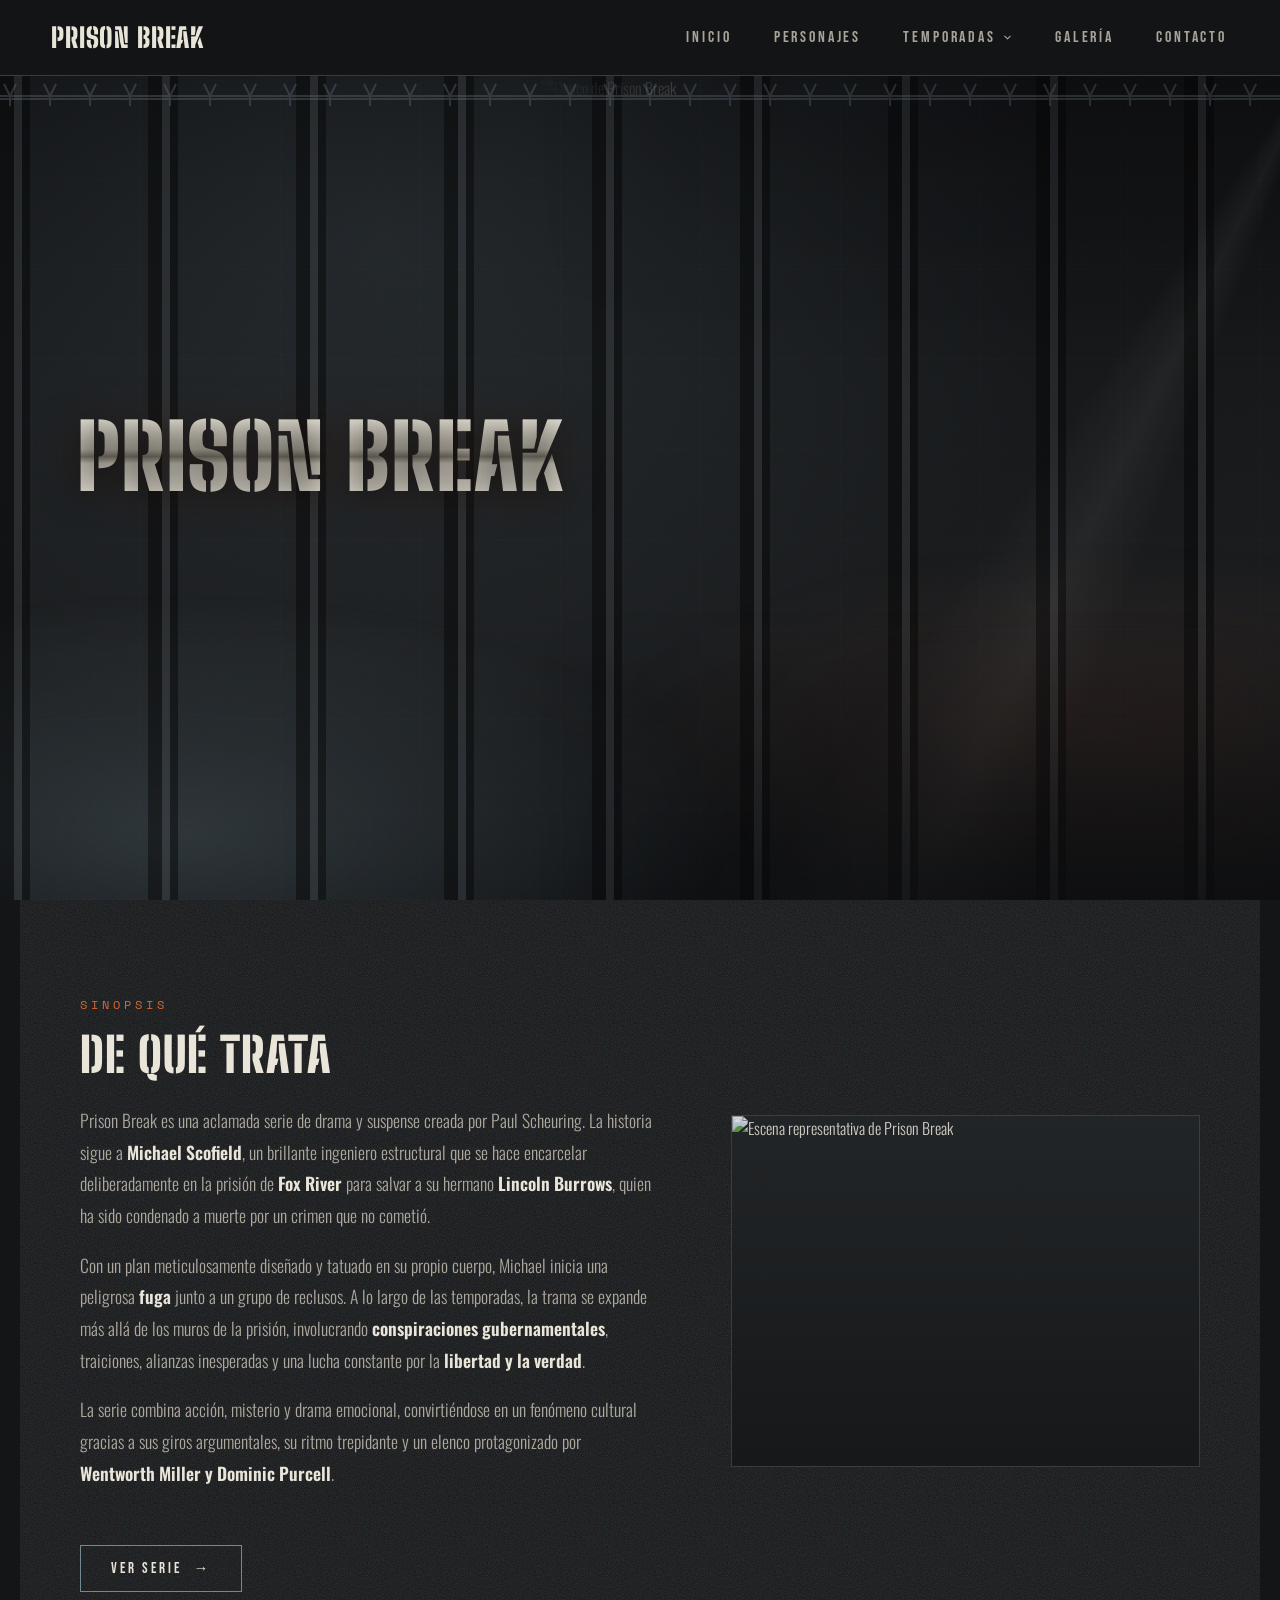
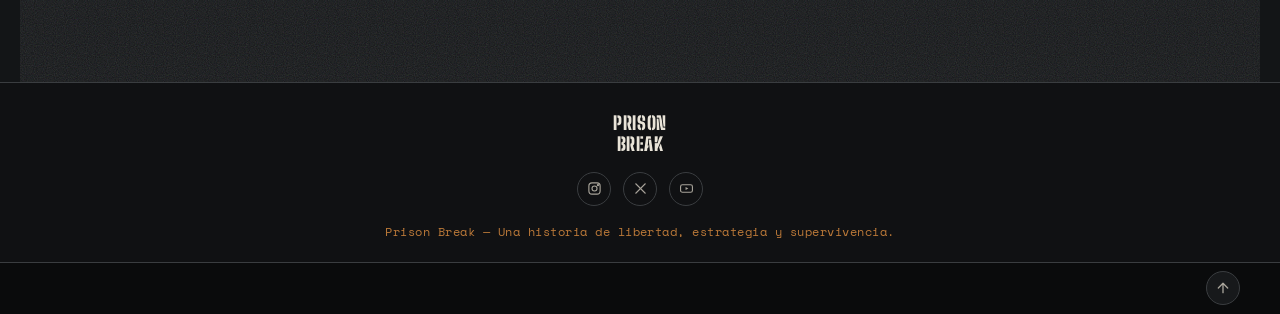
==== index.html @ b62b6bcb "Rename prision.html to index.html" ====
<!DOCTYPE html>
<html lang="es">
<head>
<meta charset="UTF-8">
<meta name="viewport" content="width=device-width, initial-scale=1.0">
<title>PRISON BREAK — Fox River Design Concept</title>
<link rel="preconnect" href="https://fonts.googleapis.com">
<link rel="preconnect" href="https://fonts.gstatic.com" crossorigin>
<link href="https://fonts.googleapis.com/css2?family=Big+Shoulders+Stencil+Display:wght@700;900&family=Bebas+Neue&family=Oswald:wght@300;400;500;600&family=Space+Mono:wght@400;700&display=swap" rel="stylesheet">
<link rel="stylesheet" href="style.css">
</head>
<body>

<header>
  <a href="#" class="home-btn" data-view="inicio" aria-label="Prison Break — Inicio">
    <span class="home-logo">PRISON BREAK</span>
  </a>
  <nav class="primary-nav">
    <ul>
      <li><a href="#" data-view="inicio" class="nav-link">Inicio</a></li>
      <li><a href="#" data-view="personajes" class="nav-link">Personajes</a></li>
      <li class="has-dropdown">
        <a href="#" data-view="temporadas" class="nav-link dropdown-trigger">
          Temporadas
          <svg class="chevron-icon" viewBox="0 0 24 24" fill="none" stroke="currentColor" stroke-width="2.4" stroke-linecap="round" stroke-linejoin="round"><polyline points="6 9 12 15 18 9"/></svg>
        </a>
        <div class="season-dropdown-wrapper">
          <ul class="season-dropdown">
            <li><a href="#" data-season="1"><span class="drop-num">01</span> El Plan</a></li>
            <li><a href="#" data-season="2"><span class="drop-num">02</span> La Fuga</a></li>
            <li><a href="#" data-season="3"><span class="drop-num">03</span> Sona</a></li>
            <li><a href="#" data-season="4"><span class="drop-num">04</span> La Compañía</a></li>
            <li><a href="#" data-season="5"><span class="drop-num">05</span> La Resurrección</a></li>
          </ul>
        </div>
      </li>
      <li><a href="#" data-view="galeria" class="nav-link">Galería</a></li>
      <li><a href="#" data-view="contacto" class="nav-link">Contacto</a></li>
    </ul>
  </nav>
</header>

<main class="view-port">

  <!-- ================= VISTA: INICIO ================= -->
  <div class="view active" id="view-inicio">

    <section class="hero">
      <div class="hero-concrete"></div>
      <div class="hero-fog"></div>
      <div class="searchlight"></div>
      <div class="cell-bars"></div>
      <div class="barbed-strip"></div>
      <div class="grain"></div>

      <div class="hero-cast">
        <img src="imagenes/footer-PB.webp" alt="Elenco de Prison Break" loading="lazy">
      </div>

      <!-- Título en una sola línea, sin el efecto de stroke/rayado que tenía antes -->
      <div class="hero-content">
        <h1>PRISON BREAK</h1>
      </div>
    </section>

    <!-- ============ SECCIÓN: RESUMEN DE LA SERIE ============ -->
    <section class="resumen-series reveal" id="resumen">
      <div class="grain"></div>
      <div class="resumen-text">
        <span class="eyebrow">Sinopsis</span>
        <h2>DE QUÉ TRATA</h2>
        <p>Prison Break es una aclamada serie de drama y suspense creada por Paul Scheuring. La historia sigue a <strong>Michael Scofield</strong>, un brillante ingeniero estructural que se hace encarcelar deliberadamente en la prisión de <strong>Fox River</strong> para salvar a su hermano <strong>Lincoln Burrows</strong>, quien ha sido condenado a muerte por un crimen que no cometió.</p>
        <p>Con un plan meticulosamente diseñado y tatuado en su propio cuerpo, Michael inicia una peligrosa <strong>fuga</strong> junto a un grupo de reclusos. A lo largo de las temporadas, la trama se expande más allá de los muros de la prisión, involucrando <strong>conspiraciones gubernamentales</strong>, traiciones, alianzas inesperadas y una lucha constante por la <strong>libertad y la verdad</strong>.</p>
        <p>La serie combina acción, misterio y drama emocional, convirtiéndose en un fenómeno cultural gracias a sus giros argumentales, su ritmo trepidante y un elenco protagonizado por <strong>Wentworth Miller y Dominic Purcell</strong>.</p>
        <a href="https://www.disneyplus.com/es-ar/browse/entity-d1d023da-ebb7-474c-b858-c4890e2d5757" target="_blank" rel="noopener noreferrer" class="hero-cta"><span>VER SERIE</span><span class="arrow">→</span></a>
      </div>
      <div class="resumen-image">
        <!-- 📌 PLACEHOLDER: reutilizando la foto del elenco. Cambiá el src por la imagen que prefieras. -->
        <img src="imagenes/footer-PB.webp" alt="Escena representativa de Prison Break" loading="lazy">
      </div>
    </section>

  </div>

  <!-- ================= VISTA: PERSONAJES ================= -->
  <div class="view" id="view-personajes">
    <section class="dark-industrial" id="personajes">
      <div class="grain"></div>
      <div class="section-head reveal">
        <span class="eyebrow">Ficha de ingreso</span>
        <h2>PERSONAJES</h2>
        <p>Ocho nombres, ocho expedientes. Cada uno con algo que perder y una razón para arriesgarlo todo dentro de los muros de Fox River.</p>
      </div>

      <div class="char-track">

        <article class="char-card">
          <div class="char-photo">
            <span class="char-code">FR—04-2005</span>
            <img src="imagenes/mc.jpg" alt="Michael Scofield" loading="lazy">
            <div class="char-bars"></div>
          </div>
          <div class="char-body">
            <h3>Michael Scofield</h3>
            <p>Ingeniero estructural de mente fría y precisión quirúrgica. Diseñó su propia condena para poder diseñar, después, la fuga.</p>
            <span class="tag">Arquitecto del plan</span>
          </div>
        </article>

        <article class="char-card">
          <div class="char-photo">
            <span class="char-code">FR—01-2001</span>
            <img src="imagenes/lb.jpg" alt="Lincoln Burrows" loading="lazy">
            <div class="char-bars"></div>
          </div>
          <div class="char-body">
            <h3>Lincoln Burrows</h3>
            <p>Condenado a la silla eléctrica por un asesinato que jura no haber cometido. Su inocencia es el motor silencioso de todo el plan.</p>
            <span class="tag">Corredor de la muerte</span>
          </div>
        </article>

        <article class="char-card">
          <div class="char-photo">
            <span class="char-code">MD—STAFF</span>
            <img src="imagenes/sw.jpg" alt="Sara Tancredi" loading="lazy">
            <div class="char-bars"></div>
          </div>
          <div class="char-body">
            <h3>Sara Tancredi</h3>
            <p>Médica de la prisión, atrapada entre el juramento profesional y una conciencia que no puede mirar hacia otro lado.</p>
            <span class="tag">Médica de Fox River</span>
          </div>
        </article>

        <article class="char-card">
          <div class="char-photo">
            <span class="char-code">FR—18-2004</span>
            <img src="imagenes/fc.jpg" alt="Fernando Sucre" loading="lazy">
            <div class="char-bars"></div>
          </div>
          <div class="char-body">
            <h3>Fernando Sucre</h3>
            <p>Compañero de celda de Michael, leal hasta el final. Cuenta los días que lo separan de la mujer que ama.</p>
            <span class="tag">Compañero de celda</span>
          </div>
        </article>

        <article class="char-card">
          <div class="char-photo">
            <span class="char-code">FR—27-1998</span>
            <img src="imagenes/tb.jpg" alt="Theodore Bagwell" loading="lazy">
            <div class="char-bars"></div>
          </div>
          <div class="char-body">
            <h3>Theodore "T-Bag" Bagwell</h3>
            <p>Carisma venenoso y ninguna regla que respetar. El elemento más impredecible de todo el bloque.</p>
            <span class="tag">Convicto peligroso</span>
          </div>
        </article>

        <article class="char-card">
          <div class="char-photo">
            <span class="char-code">EXT—LEGAL</span>
            <img src="imagenes/vd.webp" alt="Veronica Donovan" loading="lazy">
            <div class="char-bars"></div>
          </div>
          <div class="char-body">
            <h3>Veronica Donovan</h3>
            <p>Abogada y antiguo amor de Lincoln. Desde afuera, tira del hilo que podría desmontar toda la conspiración.</p>
            <span class="tag">Abogada</span>
          </div>
        </article>

        <article class="char-card">
          <div class="char-photo">
            <span class="char-code">FR—09-1996</span>
            <img src="imagenes/ja.webp" alt="John Abruzzi" loading="lazy">
            <div class="char-bars"></div>
          </div>
          <div class="char-body">
            <h3>John Abruzzi</h3>
            <p>Jefe mafioso con contactos que llegan más allá de los muros. Un aliado imprescindible y, a la vez, una amenaza constante.</p>
            <span class="tag">Capo mafioso</span>
          </div>
        </article>

        
        <article class="char-card">
          <div class="char-photo">
            <span class="char-code">FR—14-2003</span>
            <img src="imagenes/C-img.webp" alt="Benjamin Miles Franklin" loading="lazy">
            <div class="char-bars"></div>
          </div>
          <div class="char-body">
            <h3>Benjamin Miles "C-Note" Franklin</h3>
            <p>Descubre el secreto de Michael y se suma al grupo de fuga, decidido a volver con su familia cueste lo que cueste.</p>
            <span class="tag">Compañero de fuga</span>
          </div>
        </article>

      </div>
    </section>
  </div>

  <!-- ================= VISTA: TEMPORADAS ================= -->
  <div class="view" id="view-temporadas">
    <section class="dark-industrial" id="temporadas">
      <div class="grain"></div>

      <!-- Título fijo: no forma parte del bloque que cambia con cada temporada,
           así que queda visible sin importar cuál esté activa. -->
      <div class="section-head reveal">
        <span class="eyebrow">Bitácora de fuga</span>
        <h2>TEMPORADAS</h2>
        <p>Cinco actos, un objetivo. Elegí una temporada para ver su plano y su conflicto central.</p>
      </div>

      <div class="season-stage">

        <!-- Temporada 1 -->
        <div class="season-detail active" id="season-detail-1">
          <div class="season-visual">
            <!-- 📌 Imagen fija de la Temporada 1. Reemplazá el src cuando tengas el link definitivo -->
            <img src="https://imagenes.20minutos.es/files/image_640_auto/uploads/imagenes/2020/09/03/prison-break-2005-2017-7.jpeg" alt="Temporada 1 — El Plan" class="season-photo" loading="lazy">
            <div class="season-map">
              <svg viewBox="0 0 440 330" xmlns="http://www.w3.org/2000/svg">
                <rect x="1" y="1" width="438" height="328" fill="none" stroke="#728893" stroke-width="1" opacity=".5"/>
                <g stroke="#728893" stroke-width="1" opacity=".28">
                  <line x1="88" y1="0" x2="88" y2="330"/><line x1="176" y1="0" x2="176" y2="330"/>
                  <line x1="264" y1="0" x2="264" y2="330"/><line x1="352" y1="0" x2="352" y2="330"/>
                  <line x1="0" y1="82" x2="440" y2="82"/><line x1="0" y1="164" x2="440" y2="164"/>
                  <line x1="0" y1="246" x2="440" y2="246"/>
                </g>
                <rect x="70" y="60" width="95" height="95" fill="none" stroke="#728893" stroke-width="1.4"/>
                <rect x="185" y="60" width="95" height="60" fill="none" stroke="#728893" stroke-width="1.4"/>
                <path d="M165 120 L175 120 L175 90 L185 90" fill="none" stroke="#b3502a" stroke-width="1.6" stroke-dasharray="5 5"/>
                <circle cx="185" cy="90" r="10" fill="#131517" stroke="#b3502a" stroke-width="1.6"/>
              </svg>
            </div>
          </div>
          <div class="season-info">
            <span class="eyebrow">Temporada 1</span>
            <h2>EL PLAN</h2>
            <p class="season-body">Michael Scofield atraca un banco a plena luz del día con el único propósito de ser condenado y enviado a Fox River, la misma penitenciaría donde su hermano Lincoln espera su ejecución. Bajo la ropa lleva tatuada, línea por línea, la arquitectura completa del edificio: conductos de ventilación, cañerías, puntos ciegos de las cámaras y los horarios exactos de cada turno de guardia. Adentro deberá ganarse la confianza de compañeros de celda impredecibles, sortear a un alcaide que no se deja engañar fácilmente y encontrar la forma de avanzar la obra sin levantar sospechas, todo mientras el reloj de la ejecución de Lincoln sigue corriendo.</p>
            <hr class="season-divider">
            <p class="season-conflict"><strong>Conflicto central:</strong> construir la fuga antes de que se agote el tiempo de Lincoln.</p>
          </div>
        </div>

        <!-- Temporada 2 -->
        <div class="season-detail" id="season-detail-2">
          <div class="season-visual">
            <!-- 📌 Imagen fija de la Temporada 2. Reemplazá el src cuando tengas el link definitivo -->
            <img src="https://m.media-amazon.com/images/S/pv-target-images/e387f700598746006e85fab15ac17fe56ee7cd5b82edd397a70a7ac318f5e7a4.jpg" alt="Temporada 2 — La Fuga" class="season-photo" loading="lazy">
            <div class="season-map">
              <svg viewBox="0 0 440 330" xmlns="http://www.w3.org/2000/svg">
                <rect x="1" y="1" width="438" height="328" fill="none" stroke="#728893" stroke-width="1" opacity=".5"/>
                <g stroke="#728893" stroke-width="1" opacity=".28">
                  <line x1="88" y1="0" x2="88" y2="330"/><line x1="176" y1="0" x2="176" y2="330"/>
                  <line x1="264" y1="0" x2="264" y2="330"/><line x1="352" y1="0" x2="352" y2="330"/>
                  <line x1="0" y1="82" x2="440" y2="82"/><line x1="0" y1="164" x2="440" y2="164"/>
                  <line x1="0" y1="246" x2="440" y2="246"/>
                </g>
                <rect x="255" y="45" width="110" height="70" fill="none" stroke="#728893" stroke-width="1.4"/>
                <rect x="65" y="150" width="90" height="90" fill="none" stroke="#728893" stroke-width="1.4"/>
                <path d="M310 115 L310 195 L110 195 L110 150" fill="none" stroke="#b3502a" stroke-width="1.6" stroke-dasharray="5 5"/>
                <circle cx="110" cy="150" r="10" fill="#131517" stroke="#b3502a" stroke-width="1.6"/>
              </svg>
            </div>
          </div>
          <div class="season-info">
            <span class="eyebrow">Temporada 2</span>
            <h2>LA FUGA</h2>
            <p class="season-body">Ocho hombres cruzan el muro de Fox River la misma noche, y ocho caminos distintos se abren de golpe por todo el país. Sin el orden ni la disciplina de la prisión que los mantenía unidos, cada uno debe decidir en quién confiar y hasta dónde llegar para no ser atrapado. La agente Alexander Mahone, con una motivación propia que oculta con cuidado, lidera la cacería federal pisándoles los talones, mientras Michael intenta sostener un plan que nunca contempló lo impredecibles que serían sus propios aliados una vez libres. La libertad, resulta, tiene sus propias rejas.</p>
            <hr class="season-divider">
            <p class="season-conflict"><strong>Conflicto central:</strong> sobrevivir en libertad sin que la cacería federal los alcance.</p>
          </div>
        </div>

        <!-- Temporada 3 -->
        <div class="season-detail" id="season-detail-3">
          <div class="season-visual">
            <!-- 📌 Imagen fija de la Temporada 3. Reemplazá el src cuando tengas el link definitivo -->
            <img src="https://m.media-amazon.com/images/S/pv-target-images/715cf83eecae70af83c4c354a341363cf9177a7940d1893cdba2ce8c7ab29aa4.jpg" alt="Temporada 3 — Sona" class="season-photo" loading="lazy">
            <div class="season-map">
              <svg viewBox="0 0 440 330" xmlns="http://www.w3.org/2000/svg">
                <rect x="1" y="1" width="438" height="328" fill="none" stroke="#728893" stroke-width="1" opacity=".5"/>
                <g stroke="#728893" stroke-width="1" opacity=".28">
                  <line x1="88" y1="0" x2="88" y2="330"/><line x1="176" y1="0" x2="176" y2="330"/>
                  <line x1="264" y1="0" x2="264" y2="330"/><line x1="352" y1="0" x2="352" y2="330"/>
                  <line x1="0" y1="82" x2="440" y2="82"/><line x1="0" y1="164" x2="440" y2="164"/>
                  <line x1="0" y1="246" x2="440" y2="246"/>
                </g>
                <rect x="55" y="50" width="90" height="70" fill="none" stroke="#728893" stroke-width="1.4"/>
                <rect x="215" y="150" width="100" height="90" fill="none" stroke="#728893" stroke-width="1.4"/>
                <path d="M100 120 L100 235 L215 235" fill="none" stroke="#b3502a" stroke-width="1.6" stroke-dasharray="5 5"/>
                <circle cx="215" cy="235" r="10" fill="#131517" stroke="#b3502a" stroke-width="1.6"/>
              </svg>
            </div>
          </div>
          <div class="season-info">
            <span class="eyebrow">Temporada 3</span>
            <h2>SONA</h2>
            <p class="season-body">Michael se entrega a las autoridades panameñas a cambio de la liberación de Lincoln, y termina encerrado en Sona: una prisión donde el estado abandonó hace tiempo cualquier intento de control y donde los propios reclusos imponen su propia ley violenta. Sin planos tatuados esta vez, sin ventaja calculada de antemano, tendrá que levantar un nuevo plan de fuga improvisando sobre la marcha, negociando con facciones internas y midiendo cada paso para sobrevivir un solo día más dentro de un lugar donde la autoridad no es de nadie y es de todos a la vez.</p>
            <hr class="season-divider">
            <p class="season-conflict"><strong>Conflicto central:</strong> encontrar una salida en una prisión donde nadie manda del todo.</p>
          </div>
        </div>

        <!-- Temporada 4 -->
        <div class="season-detail" id="season-detail-4">
          <div class="season-visual">
            <!-- 📌 Imagen fija de la Temporada 4. Reemplazá el src cuando tengas el link definitivo -->
            <img src="https://m.media-amazon.com/images/S/pv-target-images/77e6b0bfbb47378d8c105c103fd33a66e939dfac06fc1431cac9484c4badea19.jpg" alt="Temporada 4 — La Compañía" class="season-photo" loading="lazy">
            <div class="season-map">
              <svg viewBox="0 0 440 330" xmlns="http://www.w3.org/2000/svg">
                <rect x="1" y="1" width="438" height="328" fill="none" stroke="#728893" stroke-width="1" opacity=".5"/>
                <g stroke="#728893" stroke-width="1" opacity=".28">
                  <line x1="88" y1="0" x2="88" y2="330"/><line x1="176" y1="0" x2="176" y2="330"/>
                  <line x1="264" y1="0" x2="264" y2="330"/><line x1="352" y1="0" x2="352" y2="330"/>
                  <line x1="0" y1="82" x2="440" y2="82"/><line x1="0" y1="164" x2="440" y2="164"/>
                  <line x1="0" y1="246" x2="440" y2="246"/>
                </g>
                <rect x="150" y="45" width="140" height="55" fill="none" stroke="#728893" stroke-width="1.4"/>
                <rect x="55" y="180" width="80" height="70" fill="none" stroke="#728893" stroke-width="1.4"/>
                <path d="M220 100 L220 165 L95 165 L95 180" fill="none" stroke="#b3502a" stroke-width="1.6" stroke-dasharray="5 5"/>
                <circle cx="95" cy="180" r="10" fill="#131517" stroke="#b3502a" stroke-width="1.6"/>
              </svg>
            </div>
          </div>
          <div class="season-info">
            <span class="eyebrow">Temporada 4</span>
            <h2>LA COMPAÑÍA</h2>
            <p class="season-body">Libres, pero nunca a salvo: la Compañía, una organización clandestina con alcance en cada nivel del poder, obliga al grupo a ejecutar un último trabajo imposible a cambio de limpiar sus antecedentes. Ya no hay muros de concreto que definan la prisión: ahora es una red invisible de vigilancia, chantaje y traición la que los mantiene atrapados. Michael y Lincoln deben infiltrarse en la sede misma de sus captores, sabiendo que cada aliado de las temporadas anteriores puede haberse convertido, sin previo aviso, en un enemigo más peligroso que cualquier guardia de Fox River.</p>
            <hr class="season-divider">
            <p class="season-conflict"><strong>Conflicto central:</strong> cumplir un último trabajo imposible antes de que la Compañía cobre su parte.</p>
          </div>
        </div>

        <!-- Temporada 5 -->
        <div class="season-detail" id="season-detail-5">
          <div class="season-visual">
            <!-- 📌 Imagen fija de la Temporada 5. Reemplazá el src cuando tengas el link definitivo -->
            <img src="https://m.media-amazon.com/images/S/pv-target-images/ff11705f687f07e0114c01a790fad59f7d8a1a69c0f5942615f2f62f6a6cf4d3.jpg" alt="Temporada 5 — La Resurrección" class="season-photo" loading="lazy">
            <div class="season-map">
              <svg viewBox="0 0 440 330" xmlns="http://www.w3.org/2000/svg">
                <rect x="1" y="1" width="438" height="328" fill="none" stroke="#728893" stroke-width="1" opacity=".5"/>
                <g stroke="#728893" stroke-width="1" opacity=".28">
                  <line x1="88" y1="0" x2="88" y2="330"/><line x1="176" y1="0" x2="176" y2="330"/>
                  <line x1="264" y1="0" x2="264" y2="330"/><line x1="352" y1="0" x2="352" y2="330"/>
                  <line x1="0" y1="82" x2="440" y2="82"/><line x1="0" y1="164" x2="440" y2="164"/>
                  <line x1="0" y1="246" x2="440" y2="246"/>
                </g>
                <rect x="60" y="55" width="100" height="80" fill="none" stroke="#728893" stroke-width="1.4"/>
                <rect x="235" y="130" width="115" height="100" fill="none" stroke="#728893" stroke-width="1.4"/>
                <path d="M110 135 L110 200 L235 200" fill="none" stroke="#b3502a" stroke-width="1.6" stroke-dasharray="5 5"/>
                <circle cx="235" cy="200" r="10" fill="#131517" stroke="#b3502a" stroke-width="1.6"/>
              </svg>
            </div>
          </div>
          <div class="season-info">
            <span class="eyebrow">Temporada 5</span>
            <h2>LA RESURRECCIÓN</h2>
            <p class="season-body">Años después de que el mundo entero lo diera por muerto, Michael Scofield reaparece envuelto en un misterio tan calculado como todos sus planes anteriores. Su regreso arrastra de nuevo a Lincoln, a Sara y al resto del grupo a un entramado internacional que empieza en una prisión en Yemen y se extiende hasta viejas cuentas pendientes en territorio propio. El tiempo cambió a cada uno de ellos, pero la pregunta de fondo sigue intacta: ¿existe alguna vez una salida definitiva para quienes ya demostraron que ningún muro puede contenerlos del todo?</p>
            <hr class="season-divider">
            <p class="season-conflict"><strong>Conflicto central:</strong> descubrir qué precio tiene, esta vez, volver de entre los muertos.</p>
          </div>
        </div>

      </div>
    </section>
  </div>

  <!-- ================= VISTA: GALERÍA ================= -->
  <div class="view" id="view-galeria">
    <section class="dark-industrial" id="galeria">
      <div class="grain"></div>
      <div class="section-head reveal">
        <span class="eyebrow">Archivo visual</span>
        <h2>GALERÍA</h2>
        <p>Instantáneas del elenco y de los escenarios que dieron vida a Fox River. Hacé clic en cualquiera para verla en grande.</p>
      </div>

      <!-- 📌 Cada <figure> es una foto de la galería. Cambiá el src y el
           figcaption por las imágenes que quieras mostrar acá. -->
      <div class="galeria-grid reveal">
        <figure class="galeria-item"><img src="imagenes/mc.jpg" alt="Michael Scofield" loading="lazy"><figcaption>Michael Scofield</figcaption></figure>
        <figure class="galeria-item"><img src="imagenes/lb.jpg" alt="Lincoln Burrows" loading="lazy"><figcaption>Lincoln Burrows</figcaption></figure>
        <figure class="galeria-item"><img src="imagenes/sw.jpg" alt="Sara Tancredi" loading="lazy"><figcaption>Sara Tancredi</figcaption></figure>
        <figure class="galeria-item"><img src="imagenes/fc.jpg" alt="Fernando Sucre" loading="lazy"><figcaption>Fernando Sucre</figcaption></figure>
        <figure class="galeria-item"><img src="imagenes/tb.jpg" alt="Theodore Bagwell" loading="lazy"><figcaption>Theodore "T-Bag" Bagwell</figcaption></figure>
        <figure class="galeria-item"><img src="imagenes/vd.webp" alt="Veronica Donovan" loading="lazy"><figcaption>Veronica Donovan</figcaption></figure>
        <figure class="galeria-item"><img src="imagenes/ja.webp" alt="John Abruzzi" loading="lazy"><figcaption>John Abruzzi</figcaption></figure>
        <figure class="galeria-item"><img src="imagenes/footer-PB.webp" alt="Elenco completo" loading="lazy"><figcaption>El elenco completo</figcaption></figure>
        <figure class="galeria-item"><img src="https://www.newsdigitales.com/uploads/noticias/5/2025/10/dab9d684d9c2a7a2bc7df9762bfd64ff2af9a4f8.jpg" alt="Los Hermanos" loading="lazy"><figcaption>Los Hermanos</figcaption></figure>
        <figure class="galeria-item"><img src="https://ew.com/thmb/C5Z4tmAUM2sX11cJDSvGn1nmmhs=/1500x0/filters:no_upscale():max_bytes(150000):strip_icc()/prison-break-4-4-17-2000-324e9ecc79b2400e92787a7d0e6154b9.jpg" alt="Lincoln y Sara" loading="lazy"><figcaption>Lincoln y Sara</figcaption></figure>
        <figure class="galeria-item"><img src="https://cloudfront-eu-central-1.images.arcpublishing.com/diarioas/Z52FCTIN6JKHZHFDYJO7TTEFIA.jpg" alt="Sara Tancredi" loading="lazy"><figcaption>Sara Tancredi</figcaption></figure>
        <figure class="galeria-item"><img src="https://hips.hearstapps.com/digitalspyuk.cdnds.net/15/33/ustv-prison-break-robert-knepper.jpg" alt="Theodore Bagwell" loading="lazy"><figcaption>Theodore Bagwell</figcaption></figure>
        <figure class="galeria-item"><img src="https://m.media-amazon.com/images/M/MV5BMTI2ODQ4Nzk3Nl5BMl5BanBnXkFtZTcwMDk5NTk0Mg@@._V1_FMjpg_UX1000_.jpg" alt="Escape" loading="lazy"><figcaption>Escape</figcaption></figure>
        <figure class="galeria-item"><img src="https://dnm.nflximg.net/api/v6/2DuQlx0fM4wd1nzqm5BFBi6ILa8/AAAAQUlN_NNCcXGdCFrMNU1AEY-CRBQkPOrgkCr39d9QJFPvtNCiKcMm6bu6CIMvxJaukYbk1ixPc6rRf0Yk-Au8VbA_KnckmSu7Ht1S6gdnqxI76KHDGqn8qlRR2jIDhHrexR9ZFxvxOuboWB269iFGywD1.jpg?r=5d6" alt="Plan y Escape" loading="lazy"><figcaption>Escape</figcaption></figure>
        <figure class="galeria-item"><img src="https://m.media-amazon.com/images/M/MV5BZmYwOTQxMTItYWViZC00OGU3LWJlMDMtNGVlYWNiZDgwMTM1XkEyXkFqcGc@._V1_.jpg" alt="Michael y Fernando" loading="lazy"><figcaption>Michael y Fernando</figcaption></figure>
      </div>
    </section>
  </div>

  <!-- ================= VISTA: CONTACTO ================= -->
  <div class="view" id="view-contacto">
    <section class="dark-industrial" id="contacto">
      <div class="grain"></div>
      <div class="section-head reveal">
        <span class="eyebrow">Correspondencia</span>
        <h2>CONTACTO</h2>
        <p>¿Preguntas, sugerencias o simplemente ganas de hablar de la serie? Dejanos tu mensaje.</p>
      </div>

      <div class="contact-layout">
        <!-- Formulario: exactamente igual que antes, solo cambió el layout que lo contiene -->
        <form class="contact-form reveal" id="contactForm" novalidate>
          <div class="form-group">
            <label for="contactName">Nombre</label>
            <input type="text" id="contactName" name="nombre" placeholder="Tu nombre" required>
          </div>
          <div class="form-group">
            <label for="contactEmail">Email</label>
            <input type="email" id="contactEmail" name="email" placeholder="tu@email.com" required>
          </div>
          <div class="form-group">
            <label for="contactMessage">Mensaje</label>
            <textarea id="contactMessage" name="mensaje" rows="5" placeholder="Escribí tu mensaje acá..." required></textarea>
          </div>
          <button type="submit" class="hero-cta contact-submit"><span>ENVIAR</span><span class="arrow">→</span></button>
          <p class="form-success" id="formSuccess">Mensaje enviado. ¡Gracias por escribirnos!</p>
        </form>

        <!-- 📌 Imagen decorativa de Contacto. Cambiá el src por la que prefieras -->
        <div class="contact-image reveal">
          <img src="imagenes/imgcontacto.jpg" alt="Prison Break" loading="lazy">
        </div>
      </div>
    </section>
  </div>

</main>

<footer>
  <div class="footer-main">
    <div class="footer-logo">PRISON<br>BREAK</div>
    <div class="footer-social">
      <a href="https://www.instagram.com/prisonbreak/?hl=es-la" target="_blank" rel="noopener noreferrer" aria-label="Instagram">
        <svg viewBox="0 0 24 24" fill="none" stroke="currentColor" stroke-width="1.8"><rect x="3" y="3" width="18" height="18" rx="5"/><circle cx="12" cy="12" r="4"/><circle cx="17.5" cy="6.5" r="1"/></svg>
      </a>
      <a href="https://x.com/PrisonBreak?lang=es" target="_blank" rel="noopener noreferrer" aria-label="X (Twitter)">
        <svg viewBox="0 0 24 24" fill="none" stroke="currentColor" stroke-width="1.8"><line x1="4" y1="4" x2="20" y2="20"/><line x1="20" y1="4" x2="4" y2="20"/></svg>
      </a>
      <a href="https://www.youtube.com/@PrisonBreak" target="_blank" rel="noopener noreferrer" aria-label="YouTube">
        <svg viewBox="0 0 24 24" fill="none" stroke="currentColor" stroke-width="1.8"><rect x="2.5" y="6" width="19" height="12" rx="3"/><path d="M10.5 9.5 L15 12 L10.5 14.5 Z" fill="currentColor" stroke="none"/></svg>
      </a>
    </div>
    <p class="footer-tagline">Prison Break — Una historia de libertad, estrategia y supervivencia.</p>
  </div>
  <div class="footer-bar">
    <button class="scroll-top-btn" id="scrollTopBtn" aria-label="Volver arriba">
      <svg viewBox="0 0 24 24" fill="none" stroke="currentColor" stroke-width="2" stroke-linecap="round" stroke-linejoin="round"><line x1="12" y1="19" x2="12" y2="5"/><polyline points="5 12 12 5 19 12"/></svg>
    </button>
  </div>
</footer>

<!-- ================= LIGHTBOX DE LA GALERÍA ================= -->
<div class="lightbox" id="lightbox" aria-hidden="true">
  <button class="lightbox-close" id="lightboxClose" aria-label="Cerrar imagen">✕</button>
  <button class="lightbox-nav lightbox-prev" id="lightboxPrev" aria-label="Imagen anterior">‹</button>
  <img src="" alt="" class="lightbox-img" id="lightboxImg">
  <button class="lightbox-nav lightbox-next" id="lightboxNext" aria-label="Imagen siguiente">›</button>
</div>

<script>
  /* ---------- Sistema de vistas (SPA sin recarga) ---------- */
  function showView(name){
    document.querySelectorAll('.view').forEach(v => v.classList.remove('active'));
    const target = document.getElementById('view-' + name);
    if (target) target.classList.add('active');

    document.querySelectorAll('.nav-link').forEach(a => {
      a.classList.toggle('active', a.dataset.view === name);
    });

    window.scrollTo(0, 0);
  }

  /* ---------- Selector de temporada dentro de la vista Temporadas ---------- */
  function showSeason(n){
    document.querySelectorAll('.season-detail').forEach(s => s.classList.remove('active'));
    const target = document.getElementById('season-detail-' + n);
    if (target) target.classList.add('active');

    document.querySelectorAll('.season-dropdown li a').forEach(a => {
      a.classList.toggle('active-season', a.dataset.season === String(n));
    });
  }

  /* ---------- Listeners: nav principal + logo ---------- */
  document.querySelectorAll('.nav-link').forEach(link => {
    link.addEventListener('click', (e) => {
      e.preventDefault();
      showView(link.dataset.view);
    });
  });

  document.querySelector('.home-btn').addEventListener('click', (e) => {
    e.preventDefault();
    showView('inicio');
  });

  /* ---------- Listeners: items del dropdown de temporadas ---------- */
  document.querySelectorAll('.season-dropdown li a').forEach(link => {
    link.addEventListener('click', (e) => {
      e.preventDefault();
      showView('temporadas');
      showSeason(link.dataset.season);
    });
  });

  /* ---------- Botón "volver arriba" del footer ---------- */
  document.getElementById('scrollTopBtn').addEventListener('click', () => {
    window.scrollTo({ top: 0, behavior: 'smooth' });
  });

  /* ---------- Sincroniza el alto real del header con la variable CSS ---------- */
  function syncChromeHeights(){
    const header = document.querySelector('header');
    if (header) document.documentElement.style.setProperty('--header-height', header.offsetHeight + 'px');
  }
  window.addEventListener('load', syncChromeHeights);
  window.addEventListener('resize', syncChromeHeights);
  syncChromeHeights();

  /* ---------- Animaciones sutiles al hacer scroll ---------- */
  const revealObserver = new IntersectionObserver((entries) => {
    entries.forEach(entry => {
      if (entry.isIntersecting){
        entry.target.classList.add('in-view');
        revealObserver.unobserve(entry.target);
      }
    });
  }, { threshold: 0.15 });

  document.querySelectorAll('.reveal').forEach(el => revealObserver.observe(el));

  /* ---------- Formulario de contacto (front-end únicamente) ---------- */
  const contactForm = document.getElementById('contactForm');
  if (contactForm){
    contactForm.addEventListener('submit', (e) => {
      e.preventDefault();
      document.getElementById('formSuccess').classList.add('show');
      contactForm.reset();
    });
  }

  /* ---------- Lightbox de la galería ----------
     Clic en una foto la abre en grande. Flechas (o las teclas ←/→) navegan
     entre todas las fotos de la galería, Escape o el botón ✕ cierran. */
  const galleryImgs = Array.from(document.querySelectorAll('.galeria-item img'));
  const lightbox = document.getElementById('lightbox');
  const lightboxImg = document.getElementById('lightboxImg');
  let currentImgIndex = 0;

  function updateLightboxImage(){
    const img = galleryImgs[currentImgIndex];
    lightboxImg.src = img.src;
    lightboxImg.alt = img.alt;
  }
  function openLightbox(index){
    currentImgIndex = index;
    updateLightboxImage();
    lightbox.classList.add('open');
    lightbox.setAttribute('aria-hidden', 'false');
    document.body.classList.add('lightbox-active');
  }
  function closeLightbox(){
    lightbox.classList.remove('open');
    lightbox.setAttribute('aria-hidden', 'true');
    document.body.classList.remove('lightbox-active');
  }
  function showNext(){
    currentImgIndex = (currentImgIndex + 1) % galleryImgs.length;
    updateLightboxImage();
  }
  function showPrev(){
    currentImgIndex = (currentImgIndex - 1 + galleryImgs.length) % galleryImgs.length;
    updateLightboxImage();
  }

  galleryImgs.forEach((img, index) => {
    img.addEventListener('click', () => openLightbox(index));
  });

  document.getElementById('lightboxClose').addEventListener('click', closeLightbox);
  document.getElementById('lightboxNext').addEventListener('click', showNext);
  document.getElementById('lightboxPrev').addEventListener('click', showPrev);

  // Clic afuera de la imagen (en el fondo oscuro) también cierra
  lightbox.addEventListener('click', (e) => {
    if (e.target === lightbox) closeLightbox();
  });

  // Navegación con teclado mientras el lightbox está abierto
  document.addEventListener('keydown', (e) => {
    if (!lightbox.classList.contains('open')) return;
    if (e.key === 'Escape') closeLightbox();
    if (e.key === 'ArrowRight') showNext();
    if (e.key === 'ArrowLeft') showPrev();
  });
</script>

</body>
</html>
---- style.css ----
/* =====================================================================
   PRISON BREAK — Fox River Design Concept
   style.css — hoja de estilos única
   ===================================================================== */

/* ================= TOKENS ================= */
:root{
  --concrete-black:#131517;
  --concrete-grey:#1e2124;
  --concrete-grey-2:#26292c;
  --steel-blue:#3d4c56;
  --fog-blue:#7288933a;
  --fog-blue-solid:#728893;
  --rust:#b3502a;
  --rust-bright:#d4642f;
  --amber:#d98b3f;
  --bone:#e9e4d8;
  --bone-dim:#a8a49a;
  --line:#3a3d40;
  --stencil:'Big Shoulders Stencil Display', sans-serif;
  --condensed:'Bebas Neue', sans-serif;
  --body:'Oswald', sans-serif;
  --mono:'Space Mono', monospace;

  /* alto real del header — lo recalcula el JS (ver index.html) pero
     dejamos un valor de arranque razonable para el primer paint */
  --header-height:76px;
}

*{margin:0;padding:0;box-sizing:border-box;}

body{
  background:var(--concrete-black);
  color:var(--bone);
  font-family:var(--body);
  font-weight:300;
  -webkit-font-smoothing:antialiased;
}
body.lightbox-active{overflow:hidden;} /* evita el scroll de fondo con el lightbox abierto */

/* concrete grain overlay, reused everywhere */
.grain{
  position:absolute;inset:0;
  background-image:url("data:image/svg+xml,%3Csvg xmlns='http://www.w3.org/2000/svg' width='120' height='120'%3E%3Cfilter id='n'%3E%3CfeTurbulence type='fractalNoise' baseFrequency='0.9' numOctaves='2' stitchTiles='stitch'/%3E%3C/filter%3E%3Crect width='100%25' height='100%25' filter='url(%23n)' opacity='0.35'/%3E%3C/svg%3E");
  mix-blend-mode:overlay;
  opacity:.5;
  pointer-events:none;
}

::selection{background:var(--rust);color:var(--bone);}

a{color:inherit;text-decoration:none;}
ul{list-style:none;}
section{position:relative;}
button{font:inherit;}

.eyebrow{
  font-family:var(--mono);
  font-size:.72rem;
  letter-spacing:.35em;
  color:var(--rust-bright);
  text-transform:uppercase;
}

/* ================= HEADER ================= */
header{
  position:fixed;top:0;left:0;right:0;
  z-index:200;
  display:flex;align-items:center;justify-content:space-between;
  padding:0 clamp(20px,4vw,56px);
  height:76px;
  background:rgba(19,21,23,.78);
  backdrop-filter:blur(10px) saturate(120%);
  border-bottom:1px solid var(--line);
}

/* logo/wordmark — texto estilizado, blanco, sin fondo ni marco */
.home-btn{
  display:flex;align-items:center;
  height:100%;
  padding:6px 0;
}
.home-logo{
  font-family:var(--stencil);
  font-weight:900;
  font-size:clamp(1.3rem,2.6vw,1.7rem); /* agrandado, mismo estilo que antes */
  letter-spacing:.03em;
  color:var(--bone);
  line-height:1;
  white-space:nowrap;
  transition:color .3s ease, text-shadow .3s ease;
}
.home-btn:hover .home-logo{
  text-shadow:0 0 16px rgba(217,139,63,.6);
}

/* nav principal */
nav.primary-nav{height:100%;}
nav.primary-nav > ul{display:flex;align-items:center;height:100%;gap:clamp(18px,3vw,44px);}
nav.primary-nav > ul > li{position:relative;height:100%;display:flex;align-items:center;}
nav.primary-nav > ul > li > a{
  font-family:var(--condensed);
  font-size:.98rem;
  letter-spacing:.18em;
  color:var(--bone-dim);
  position:relative;
  padding:6px 2px;
  display:flex;align-items:center;gap:6px;
  transition:color .3s ease;
}
nav.primary-nav > ul > li > a::before{
  content:'';
  position:absolute;left:0;bottom:0;
  width:0;height:2px;
  background:var(--amber);
  box-shadow:0 0 0 rgba(217,139,63,0);
  transition:width .35s cubic-bezier(.2,.8,.2,1), box-shadow .35s ease;
}
nav.primary-nav > ul > li > a:hover,
nav.primary-nav > ul > li > a.active{color:var(--bone);}
nav.primary-nav > ul > li > a:hover::before,
nav.primary-nav > ul > li > a.active::before{width:100%;box-shadow:0 0 10px 1px rgba(217,139,63,.75);}

/* botón "Temporadas" como píldora al pasar el mouse / estar activo */
.dropdown-trigger{
  border-radius:999px;
  transition:background .3s ease, color .3s ease, padding .3s ease;
}
.chevron-icon{
  width:11px;height:11px;
  transition:transform .3s ease;
}
li.has-dropdown:hover .dropdown-trigger,
li.has-dropdown:focus-within .dropdown-trigger{
  background:rgba(255,255,255,.06);
  color:var(--bone);
  padding:8px 16px;
}
li.has-dropdown:hover .chevron-icon,
li.has-dropdown:focus-within .chevron-icon{transform:rotate(180deg);}

/* dropdown: temporadas — flota separado del header, con margen visible */
.season-dropdown-wrapper{
  position:absolute;
  top:100%;
  left:0;
  padding-top:16px; /* puente invisible: evita perder el hover al bajar */
  opacity:0;
  pointer-events:none;
  transform:translateY(-6px);
  transition:opacity .25s ease, transform .25s ease;
  z-index:150;
}
li.has-dropdown:hover .season-dropdown-wrapper,
li.has-dropdown:focus-within .season-dropdown-wrapper{
  opacity:1;
  pointer-events:auto;
  transform:translateY(0);
}
.season-dropdown{
  min-width:230px;
  background:#1b1d1f;
  border:1px solid var(--line);
  border-radius:14px;
  box-shadow:0 26px 50px rgba(0,0,0,.6);
  padding:10px 0;
  overflow:hidden;
}
.season-dropdown li{position:static;height:auto;display:block;width:100%;}
.season-dropdown li a{
  display:flex;align-items:baseline;gap:12px;
  padding:12px 26px 12px 18px;
  font-family:var(--condensed);
  font-size:.88rem;
  letter-spacing:.1em;
  color:var(--bone);
  white-space:nowrap;
  transition:background .2s ease, padding-left .2s ease;
}
.season-dropdown li a .drop-num{
  font-family:var(--mono);
  font-size:.68rem;
  color:var(--rust-bright);
  opacity:.85;
}
.season-dropdown li a:hover,
.season-dropdown li a.active-season{
  color:var(--bone);
  background:rgba(255,255,255,.07);
  padding-left:24px;
}
.season-dropdown li a:hover .drop-num,
.season-dropdown li a.active-season .drop-num{color:var(--amber);}

/* ================= LAYOUT DE VISTAS (SPA) ================= */
main.view-port{
  padding-top:var(--header-height);
}
.view{
  display:none;
  min-height:calc(100vh - var(--header-height));
  opacity:0;
}
.view.active{
  display:block;
  opacity:1;
  animation:viewFade .45s ease;
}
@keyframes viewFade{
  from{opacity:0;transform:translateY(10px);}
  to{opacity:1;transform:translateY(0);}
}

/* ================= HERO / INICIO ================= */
.hero{
  min-height:calc(100vh - var(--header-height));
  display:flex;flex-direction:column;justify-content:center;
  padding:0 clamp(20px,6vw,90px) clamp(50px,7vh,100px);
  background:
    radial-gradient(ellipse at 30% 20%, rgba(114,136,147,.16), transparent 55%),
    linear-gradient(180deg, #0d0e10 0%, #16181a 38%, #1a1c1e 70%, #0f1113 100%);
  overflow:hidden;
  position:relative;
}
.hero-concrete{
  position:absolute;inset:0;
  background-image:
    repeating-linear-gradient(0deg, rgba(255,255,255,.02) 0 1px, transparent 1px 90px),
    repeating-linear-gradient(90deg, rgba(255,255,255,.02) 0 1px, transparent 1px 140px);
  opacity:.6;
}
.hero-fog{
  position:absolute;inset:-10% -10%;
  background:
    radial-gradient(ellipse 60% 40% at 20% 85%, rgba(114,136,147,.28), transparent 60%),
    radial-gradient(ellipse 50% 30% at 80% 75%, rgba(179,80,42,.10), transparent 65%);
  filter:blur(6px);
  animation:driftFog 22s ease-in-out infinite alternate;
}
@keyframes driftFog{
  from{transform:translateX(-2%) translateY(0);}
  to{transform:translateX(2%) translateY(-1.5%);}
}
.searchlight{
  position:absolute;top:-20%;left:50%;
  width:180%;height:150%;
  background:conic-gradient(from 200deg at 30% 10%, transparent 0deg, rgba(233,228,216,.05) 6deg, transparent 14deg, transparent 360deg);
  mix-blend-mode:screen;
  animation:sweep 16s linear infinite;
  pointer-events:none;
}
@keyframes sweep{
  0%{transform:translateX(-60%) rotate(0deg);}
  100%{transform:translateX(-60%) rotate(360deg);}
}
.barbed-strip{
  position:absolute;top:0;left:0;right:0;height:64px;
  background-image:url("data:image/svg+xml,%3Csvg xmlns='http://www.w3.org/2000/svg' width='120' height='64'%3E%3Cg stroke='%23555c61' stroke-width='2' fill='none' opacity='0.8'%3E%3Cline x1='0' y1='20' x2='120' y2='20'/%3E%3Cline x1='0' y1='23' x2='120' y2='23'/%3E%3Cpath d='M10 20 L4 8 M10 20 L16 8 M10 20 L10 30'/%3E%3Cpath d='M50 20 L44 8 M50 20 L56 8 M50 20 L50 30'/%3E%3Cpath d='M90 20 L84 8 M90 20 L96 8 M90 20 L90 30'/%3E%3C/g%3E%3C/svg%3E");
  background-repeat:repeat-x;
  opacity:.55;
}
.cell-bars{
  position:absolute;inset:0;
  background-image:repeating-linear-gradient(90deg,
    rgba(0,0,0,.85) 0 14px,
    rgba(70,74,78,.55) 14px 22px,
    rgba(0,0,0,.85) 22px 30px,
    transparent 30px 148px);
  opacity:.5;
  pointer-events:none;
}

/* foto del elenco a la derecha del hero */
.hero-cast{
  position:absolute;
  top:0;right:0;bottom:0;
  width:58%;
  overflow:hidden;
  pointer-events:none;
  -webkit-mask-image:linear-gradient(to right, transparent 0%, rgba(0,0,0,.5) 22%, black 45%);
  mask-image:linear-gradient(to right, transparent 0%, rgba(0,0,0,.5) 22%, black 45%);
}
.hero-cast img{
  width:100%;height:100%;
  object-fit:cover;
  object-position:center 30%;
  opacity:.65;
  mix-blend-mode:luminosity;
  filter:grayscale(25%) contrast(1.15) brightness(.75) saturate(.9);
}
.hero-cast::after{
  content:'';
  position:absolute;inset:0;
  background:linear-gradient(180deg, rgba(13,14,16,.15) 0%, transparent 30%, transparent 65%, rgba(13,14,16,.65) 100%);
}

/* título: ahora en una sola línea, sin el efecto de stroke/rayado que tenía antes */
.hero-content{position:relative;z-index:2;}
.hero h1{
  font-family:var(--stencil);
  font-weight:900;
  font-size:clamp(2.4rem,7vw,5.8rem);
  line-height:1;
  letter-spacing:.01em;
  white-space:nowrap;
  color:#dcd7ca;
  background:linear-gradient(180deg,#f3efe4 0%,#c7c2b4 42%,#8b8578 50%,#dcd7ca 58%,#efeade 100%);
  -webkit-background-clip:text;background-clip:text;-webkit-text-fill-color:transparent;
  text-shadow:0 6px 30px rgba(0,0,0,.6);
  filter:drop-shadow(0 0 22px rgba(179,80,42,.12));
}

/* botón reutilizado (vive en Resumen y en Contacto) */
.hero-cta{
  margin-top:38px;
  display:inline-flex;align-items:center;gap:12px;
  font-family:var(--condensed);
  letter-spacing:.2em;
  font-size:.92rem;
  color:var(--bone);
  background:transparent;
  border:1px solid var(--fog-blue-solid);
  padding:14px 30px;
  cursor:pointer;
  position:relative;
  transition:border-color .35s ease, color .35s ease, letter-spacing .35s ease;
}
.hero-cta::before{
  content:'';position:absolute;inset:0;
  background:var(--rust);
  transform:scaleX(0);transform-origin:left;
  transition:transform .4s cubic-bezier(.2,.8,.2,1);
  z-index:-1;
}
.hero-cta:hover{border-color:var(--rust);letter-spacing:.28em;}
.hero-cta:hover::before{transform:scaleX(1);}
.hero-cta span.arrow{transition:transform .35s ease;}
.hero-cta:hover span.arrow{transform:translateX(6px);}

/* ================= RESUMEN (Inicio, debajo del hero) ================= */
.resumen-series{
  display:grid;
  grid-template-columns:1.1fr .9fr;
  gap:clamp(40px,6vw,90px);
  align-items:center;
  max-width:1240px;
  margin:0 auto;
  padding:clamp(60px,10vh,120px) clamp(20px,5vw,60px);
}
.resumen-text h2{
  font-family:var(--stencil);
  font-weight:900;
  font-size:clamp(2rem,4vw,3rem);
  color:var(--bone);
  letter-spacing:.02em;
  margin:12px 0 22px;
}
.resumen-text p{
  color:var(--bone-dim);
  font-size:1.1rem; /* un poco más grande, como se pidió */
  line-height:1.8;
  margin-bottom:18px;
  max-width:620px;
}
.resumen-text p strong{
  color:var(--bone);
  font-weight:600;
}
.resumen-image{
  position:relative;
  aspect-ratio:4/3;
  border:1px solid var(--line);
  overflow:hidden;
  background:linear-gradient(180deg,#222527,#16181a);
}
.resumen-image img{
  width:100%;height:100%;
  object-fit:cover;
  filter:grayscale(25%) contrast(1.1) brightness(.85);
  transition:filter .5s ease, transform .6s ease;
}
.resumen-image:hover img{
  filter:grayscale(0%) brightness(.95);
  transform:scale(1.03);
}

/* ================= SECTION HEADS (Personajes, Temporadas, Galería, Contacto) ================= */
.section-head{
  max-width:720px;
  margin:0 auto 70px;
  text-align:center;
  padding:0 20px;
}
.section-head h2{
  font-family:var(--stencil);
  font-weight:900;
  font-size:clamp(2.2rem,5vw,3.6rem);
  color:var(--bone);
  letter-spacing:.02em;
  margin-top:10px;
}
.section-head p{
  margin-top:14px;color:var(--bone-dim);font-size:.98rem;line-height:1.7;
}

section.dark-industrial{
  padding:70px 0 90px;
  background:
    radial-gradient(ellipse 70% 40% at 50% 0%, rgba(61,76,86,.14), transparent 60%),
    linear-gradient(180deg,#141618,#1a1c1e 30%,#17191b);
  min-height:calc(100vh - var(--header-height));
}
section.dark-industrial::before{
  content:'';position:absolute;inset:0;
  background-image:
    repeating-linear-gradient(0deg, rgba(255,255,255,.015) 0 1px, transparent 1px 60px),
    repeating-linear-gradient(90deg, rgba(255,255,255,.015) 0 1px, transparent 1px 90px);
  pointer-events:none;
}

/* =====================================================================
   PERSONAJES — el hover de .char-bars sigue intacto, tal como se pidió
   ===================================================================== */
.char-track{
  display:grid;
  grid-template-columns:repeat(4, minmax(240px,1fr)); /* 4 columnas = 2 filas con 8 cards */
  gap:28px;
  max-width:1500px;margin:0 auto;padding:0 clamp(20px,4vw,56px);
  position:relative;z-index:1;
}
.char-card{
  background:linear-gradient(180deg,var(--concrete-grey-2),var(--concrete-grey));
  border:1px solid var(--line);
  position:relative;
  overflow:hidden;
  transition:transform .4s ease, border-color .4s ease, box-shadow .4s ease;
}
.char-card:hover{
  transform:translateY(-6px);
  border-color:var(--rust);
  box-shadow:0 16px 34px rgba(0,0,0,.5), 0 0 0 1px rgba(179,80,42,.25);
}
.char-photo{
  position:relative;
  aspect-ratio:3/4;
  background:
    repeating-linear-gradient(0deg, rgba(233,228,216,.05) 0 1px, transparent 1px 26px),
    linear-gradient(180deg,#2a2e31,#181a1c 75%);
  display:flex;align-items:flex-end;justify-content:center;
  overflow:hidden;
}
.char-photo svg{width:58%;height:auto;opacity:.85;filter:drop-shadow(0 8px 16px rgba(0,0,0,.5));}
.char-photo img{
  position:absolute;inset:0;
  width:100%;height:100%;
  object-fit:cover;
  object-position:top center;
  z-index:0;
  filter:grayscale(35%) contrast(1.1) brightness(.82) saturate(.85);
  transition:filter .5s ease, transform .6s ease;
}
.char-card:hover .char-photo img{
  filter:grayscale(8%) contrast(1.15) brightness(.92) saturate(1);
  transform:scale(1.045);
}
.char-photo::after{
  content:'';
  position:absolute;inset:0;
  z-index:1;
  background:linear-gradient(180deg, rgba(15,16,18,0) 50%, rgba(10,11,12,.8) 100%);
  pointer-events:none;
}
.char-code{
  position:absolute;top:10px;left:10px;
  z-index:2;
  font-family:var(--mono);font-size:.64rem;letter-spacing:.08em;
  color:var(--amber);
  background:rgba(0,0,0,.45);
  padding:3px 7px;
  border:1px solid rgba(217,139,63,.4);
}
.char-bars{
  position:absolute;inset:0;
  z-index:3;
  background:repeating-linear-gradient(90deg,
    rgba(10,10,10,.94) 0 8px,
    transparent 8px 30px);
  transform:translateY(-100%);
  transition:transform .5s cubic-bezier(.2,.8,.2,1);
  box-shadow:inset 0 0 40px rgba(0,0,0,.6);
}
.char-card:hover .char-bars{transform:translateY(0);}
.char-body{padding:22px 22px 26px;position:relative;}
.char-body h3{
  font-family:var(--stencil);font-weight:700;
  font-size:1.36rem;letter-spacing:.02em;color:var(--bone);
  margin-bottom:9px;
}
.char-body p{font-size:.9rem;line-height:1.55;color:var(--bone-dim);}
.char-body .tag{
  display:block;margin-top:12px;
  font-family:var(--mono);font-size:.64rem;letter-spacing:.12em;
  color:var(--fog-blue-solid);text-transform:uppercase;
}

/* =====================================================================
   TEMPORADAS — título fijo arriba (no cambia entre temporadas),
   imagen fija por defecto y mapa que aparece en hover
   ===================================================================== */
#view-temporadas .dark-industrial{
  display:flex;
  flex-direction:column;
  align-items:center;
  justify-content:center;
  gap:36px;
  min-height:calc(100vh - var(--header-height));
}
#view-temporadas .section-head{margin-bottom:0;} /* el gap del flex ya da el espacio */

.season-stage{
  width:100%;
  max-width:1240px;
  margin:0 auto;
  padding:0 clamp(20px,5vw,60px);
}
.season-detail{display:none;}
.season-detail.active{
  display:grid;
  grid-template-columns:minmax(280px,420px) 1fr;
  gap:clamp(40px,6vw,90px);
  align-items:center;
}

/* imagen fija + mapa en hover, mismo marco que tenía el blueprint */
.season-visual{
  position:relative;
  width:100%;
  aspect-ratio:4/3;
  border:1px solid var(--line);
  overflow:hidden;
  background:linear-gradient(180deg,#191b1d,#131517);
}
.season-photo{
  position:absolute;inset:0;
  width:100%;height:100%;
  object-fit:cover;
  filter:grayscale(20%) contrast(1.1) brightness(.8);
  transition:opacity .5s ease;
}
.season-map{
  position:absolute;inset:0;
  background:linear-gradient(180deg,#191b1d,#131517);
  opacity:0;
  transition:opacity .5s ease;
}
.season-map svg{width:100%;height:100%;display:block;}
.season-visual:hover .season-photo{opacity:0;}
.season-visual:hover .season-map{opacity:1;}

.season-info .eyebrow{display:block;margin-bottom:14px;}
.season-info h2{
  font-family:var(--stencil);
  font-weight:900;
  font-size:clamp(2.1rem,4.2vw,3.4rem);
  color:var(--bone);
  letter-spacing:.02em;
  line-height:1;
}
/* tipografía más fina/delgada, en línea con "Conflicto central" */
.season-info .season-body{
  margin-top:22px;
  max-width:560px;
  font-family:var(--mono);
  font-weight:400;
  font-size:.88rem;
  letter-spacing:.02em;
  line-height:1.9;
  color:#e7dcc6;
}
.season-divider{
  margin:26px 0;
  border:none;
  border-top:1px dashed var(--line);
  max-width:560px;
}
.season-conflict{
  font-family:var(--mono);
  font-size:.82rem;
  letter-spacing:.03em;
  line-height:1.7;
  color:var(--fog-blue-solid);
  max-width:560px;
}
.season-conflict strong{
  color:#8fb8c9;
  font-weight:700;
}

/* =====================================================================
   GALERÍA
   ===================================================================== */
.galeria-grid{
  display:grid;
  grid-template-columns:repeat(auto-fill,minmax(230px,1fr));
  gap:22px;
  max-width:1400px;
  margin:0 auto;
  padding:0 clamp(20px,4vw,56px);
  position:relative;z-index:1;
}
.galeria-item{
  position:relative;
  aspect-ratio:4/3;
  overflow:hidden;
  border:1px solid var(--line);
  background:var(--concrete-grey);
}
.galeria-item img{
  width:100%;height:100%;
  object-fit:cover;
  cursor:zoom-in;
  filter:grayscale(30%) contrast(1.1) brightness(.8);
  transition:transform .6s ease, filter .6s ease;
}
.galeria-item:hover img{
  transform:scale(1.08);
  filter:grayscale(0%) brightness(.95);
}
.galeria-item figcaption{
  position:absolute;left:0;right:0;bottom:0;
  padding:10px 12px;
  font-family:var(--mono);
  font-size:.68rem;
  letter-spacing:.08em;
  color:var(--bone);
  background:linear-gradient(0deg, rgba(10,11,12,.88), transparent);
  transform:translateY(100%);
  transition:transform .4s ease;
  pointer-events:none;
}
.galeria-item:hover figcaption{transform:translateY(0);}

/* ---------- Lightbox ---------- */
.lightbox{
  position:fixed;inset:0;
  background:rgba(8,9,10,.92);
  display:flex;align-items:center;justify-content:center;
  opacity:0;
  pointer-events:none;
  transition:opacity .3s ease;
  z-index:500;
}
.lightbox.open{opacity:1;pointer-events:auto;}
.lightbox-img{
  max-width:min(88vw,1000px);
  max-height:82vh;
  object-fit:contain;
  border:1px solid var(--line);
  box-shadow:0 30px 70px rgba(0,0,0,.6);
}
.lightbox-close{
  position:absolute;top:24px;right:clamp(20px,4vw,56px);
  width:42px;height:42px;
  border-radius:50%;
  border:1px solid var(--line);
  background:rgba(19,21,23,.85);
  color:var(--bone);
  font-size:1.1rem;
  display:flex;align-items:center;justify-content:center;
  cursor:pointer;
  transition:border-color .3s ease, color .3s ease;
}
.lightbox-close:hover{border-color:var(--rust);color:var(--amber);}
.lightbox-nav{
  position:absolute;top:50%;transform:translateY(-50%);
  width:50px;height:50px;
  border-radius:50%;
  border:1px solid var(--line);
  background:rgba(19,21,23,.85);
  color:var(--bone);
  font-size:1.6rem;
  line-height:1;
  display:flex;align-items:center;justify-content:center;
  cursor:pointer;
  transition:border-color .3s ease, color .3s ease;
}
.lightbox-nav:hover{border-color:var(--rust);color:var(--amber);}
.lightbox-prev{left:clamp(14px,3vw,40px);}
.lightbox-next{right:clamp(14px,3vw,40px);}

/* =====================================================================
   CONTACTO — formulario + imagen en dos columnas
   ===================================================================== */
.contact-layout{
  display:grid;
  grid-template-columns:1fr 1fr;
  gap:clamp(40px,6vw,80px);
  align-items:center;
  max-width:1100px;
  margin:0 auto;
  padding:0 clamp(20px,4vw,56px);
}
.contact-form{
  position:relative;z-index:1;
}
.form-group{margin-bottom:22px;}
.form-group label{
  display:block;
  margin-bottom:8px;
  font-family:var(--mono);
  font-size:.7rem;
  letter-spacing:.1em;
  color:var(--bone-dim);
  text-transform:uppercase;
}
.form-group input,
.form-group textarea{
  width:100%;
  background:var(--concrete-grey-2);
  border:1px solid var(--line);
  color:var(--bone);
  font-family:var(--body);
  font-size:.95rem;
  padding:13px 16px;
  transition:border-color .3s ease, background .3s ease;
  resize:vertical;
}
.form-group input:focus,
.form-group textarea:focus{
  outline:none;
  border-color:var(--rust);
  background:#2b2e31;
}
.form-group input::placeholder,
.form-group textarea::placeholder{color:#6f6b62;}

.contact-submit{
  border:1px solid var(--fog-blue-solid);
  background:transparent;
}
.form-success{
  margin-top:18px;
  font-family:var(--mono);
  font-size:.8rem;
  color:var(--amber);
  opacity:0;
  height:0;
  overflow:hidden;
  transition:opacity .4s ease;
}
.form-success.show{opacity:1;height:auto;}

/* imagen con animación suave: flota levemente y revela color al hover */
.contact-image{
  position:relative;
  aspect-ratio:4/5;
  border:1px solid var(--line);
  overflow:hidden;
  animation:contactFloat 6s ease-in-out infinite;
}
.contact-image img{
  width:100%;height:100%;
  object-fit:cover;
  filter:grayscale(30%) contrast(1.1) brightness(.82);
  transition:transform .6s ease, filter .6s ease;
}
.contact-image:hover img{
  filter:grayscale(0%) brightness(.95);
  transform:scale(1.06);
}
@keyframes contactFloat{
  0%,100%{transform:translateY(0);}
  50%{transform:translateY(-10px);}
}

/* =====================================================================
   ANIMACIONES AL HACER SCROLL
   ===================================================================== */
.reveal{
  opacity:0;
  transform:translateY(24px);
  transition:opacity .7s ease, transform .7s ease;
}
.reveal.in-view{
  opacity:1;
  transform:translateY(0);
}

/* =====================================================================
   FOOTER — flujo normal, aparece al llegar al final de la página
   ===================================================================== */
footer{
  background:#101113;
  border-top:1px solid var(--line);
}
.footer-main{
  padding:30px clamp(20px,5vw,60px) 22px;
  text-align:center;
}
.footer-logo{
  font-family:var(--stencil);
  font-weight:900;
  font-size:1.15rem;
  line-height:1.15;
  letter-spacing:.03em;
  color:var(--bone);
}
.footer-social{
  display:flex;align-items:center;justify-content:center;
  gap:12px;
  margin:16px 0;
}
.footer-social a{
  width:34px;height:34px;
  display:flex;align-items:center;justify-content:center;
  border:1px solid var(--line);
  border-radius:50%;
  color:var(--bone-dim);
  transition:border-color .3s ease, color .3s ease, transform .3s ease;
}
.footer-social a:hover{
  border-color:var(--rust);
  color:var(--amber);
  transform:translateY(-2px);
}
.footer-social svg{width:15px;height:15px;}
.footer-tagline{
  font-family:var(--mono);
  font-size:.76rem;
  letter-spacing:.04em;
  color:var(--amber);
  opacity:.85;
}
.footer-bar{
  position:relative;
  height:52px;
  background:#0a0b0c;
  border-top:1px solid var(--line);
}
.scroll-top-btn{
  position:absolute;right:clamp(16px,4vw,40px);top:50%;
  transform:translateY(-50%);
  width:34px;height:34px;
  border-radius:50%;
  border:1px solid var(--line);
  background:#17191b;
  color:var(--bone-dim);
  display:flex;align-items:center;justify-content:center;
  cursor:pointer;
  transition:border-color .3s ease, color .3s ease, background .3s ease;
}
.scroll-top-btn:hover{border-color:var(--rust);color:var(--amber);background:#1d2022;}
.scroll-top-btn svg{width:16px;height:16px;}

/* ================= RESPONSIVE ================= */
@media (max-width:1180px){
  .char-track{grid-template-columns:repeat(2, minmax(240px,1fr));}
}
@media (max-width:960px){
  .hero-cast{width:70%;opacity:.8;}
  .season-detail.active{
    grid-template-columns:1fr;
    text-align:left;
  }
  .resumen-series{grid-template-columns:1fr;}
  .resumen-image{order:-1;} /* la imagen va arriba del texto en tablet/mobile */
  .contact-layout{grid-template-columns:1fr;}
  .contact-image{order:-1;max-width:360px;margin:0 auto;}
}
@media (max-width:860px){
  nav.primary-nav > ul{gap:16px;}
  nav.primary-nav > ul > li > a{font-size:.82rem;}
  .hero-cast{width:100%;opacity:.28;}
  .hero-cast::after{background:linear-gradient(180deg, rgba(13,14,16,.2) 0%, rgba(13,14,16,.55) 50%, rgba(13,14,16,.85) 100%);}
}
@media (max-width:640px){
  .char-track{grid-template-columns:1fr;}
  .footer-social{gap:10px;}
  .footer-main{padding:22px clamp(16px,5vw,40px) 16px;}
  .lightbox-nav{width:40px;height:40px;font-size:1.3rem;}
  .lightbox-close{width:36px;height:36px;top:16px;}
}
@media (max-width:520px){
  header{padding:0 16px;height:64px;}
  .home-logo{font-size:1.05rem;}
  nav.primary-nav > ul{gap:10px;}
  nav.primary-nav > ul > li > a{font-size:.68rem;letter-spacing:.12em;}
  .hero{padding:0 18px 40px;}
  .hero h1{font-size:clamp(1.9rem,11vw,3rem);}
  .season-stage{padding:0 18px;}
  .footer-tagline{font-size:.66rem;}
  .contact-layout{padding:0 18px;}
}

@media (prefers-reduced-motion:reduce){
  *{animation:none !important;transition:none !important;}
}
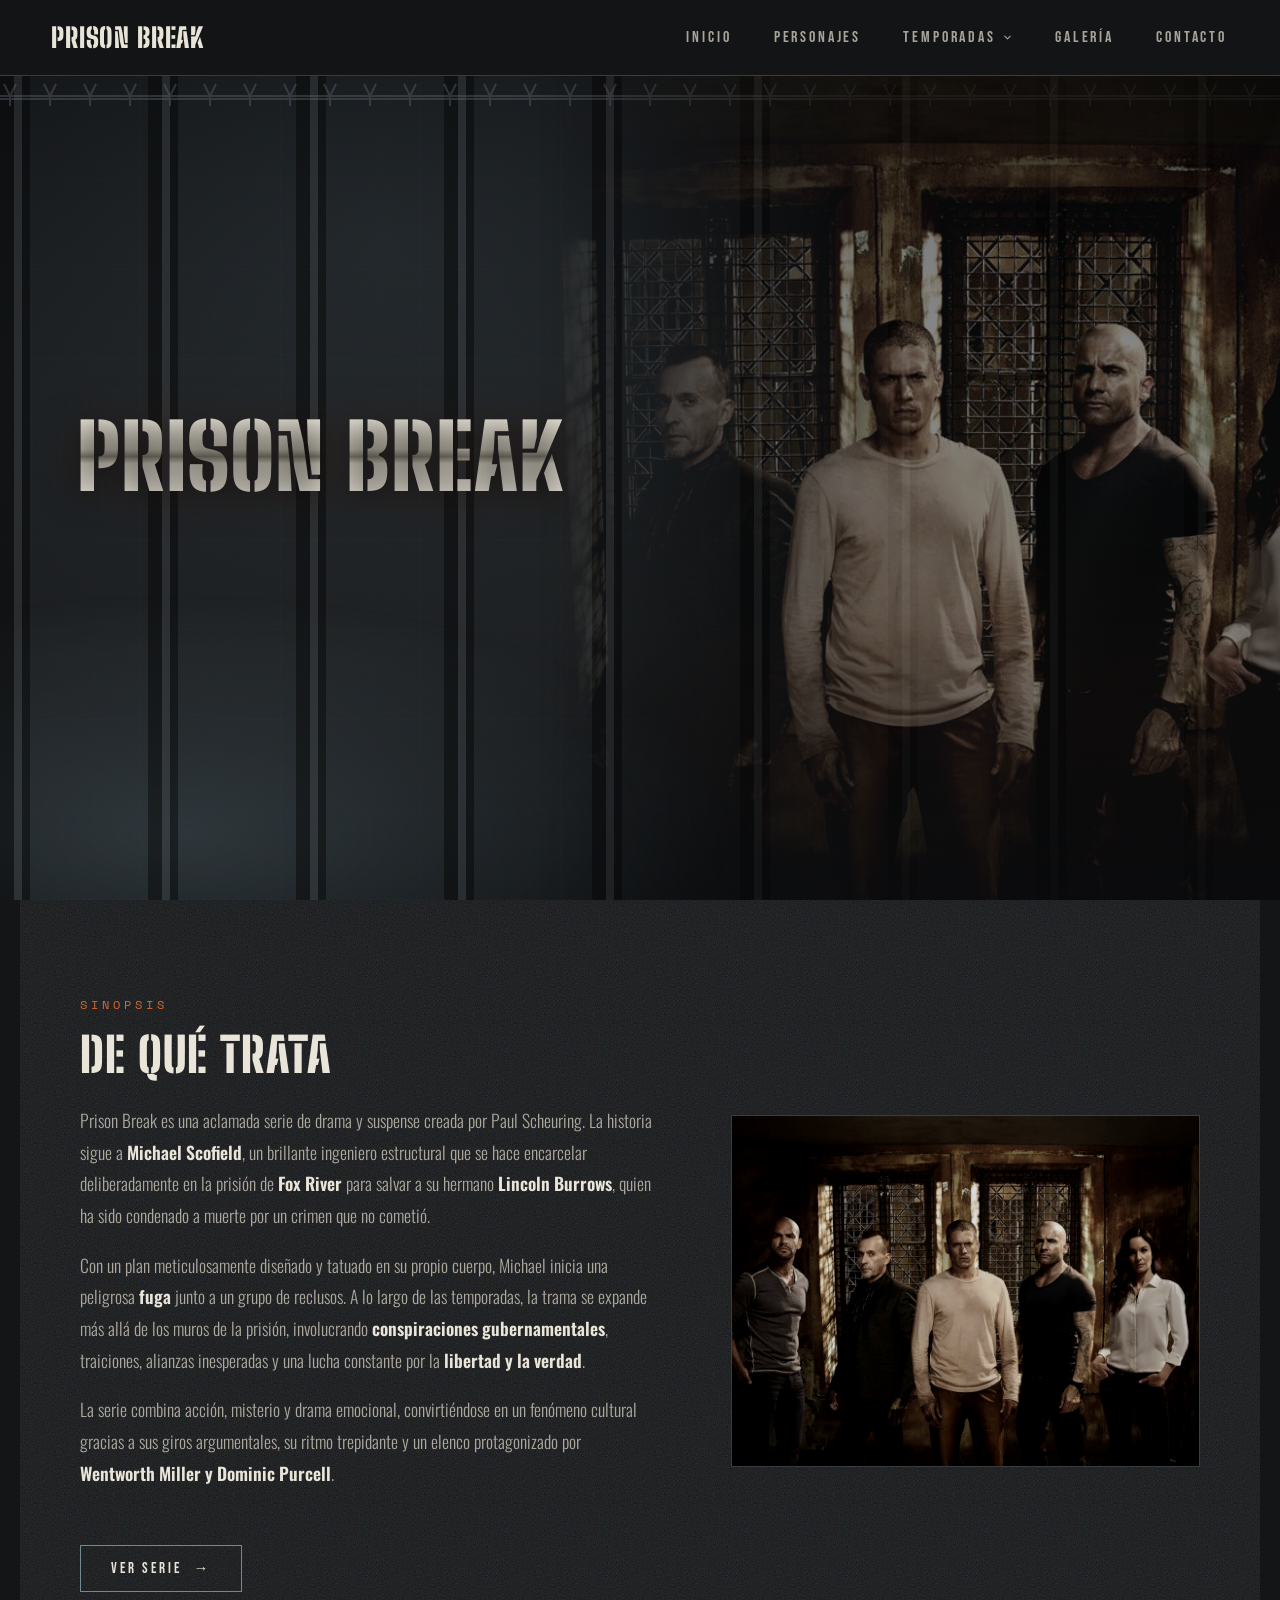
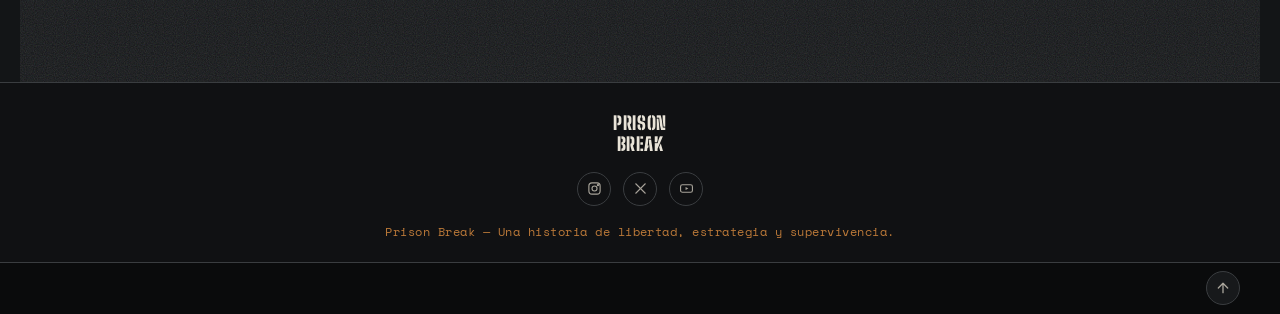
==== commit bf94746d: "Update index.html" ====
--- a/index.html
+++ b/index.html
@@ -54,7 +54,7 @@
       <div class="grain"></div>
 
       <div class="hero-cast">
-        <img src="imagenes/footer-PB.webp" alt="Elenco de Prison Break" loading="lazy">
+        <img src="footer-PB.webp" alt="Elenco de Prison Break" loading="lazy">
       </div>
 
       <!-- Título en una sola línea, sin el efecto de stroke/rayado que tenía antes -->
@@ -76,7 +76,7 @@
       </div>
       <div class="resumen-image">
         <!-- 📌 PLACEHOLDER: reutilizando la foto del elenco. Cambiá el src por la imagen que prefieras. -->
-        <img src="imagenes/footer-PB.webp" alt="Escena representativa de Prison Break" loading="lazy">
+        <img src="footer-PB.webp" alt="Escena representativa de Prison Break" loading="lazy">
       </div>
     </section>
 
@@ -97,7 +97,7 @@
         <article class="char-card">
           <div class="char-photo">
             <span class="char-code">FR—04-2005</span>
-            <img src="imagenes/mc.jpg" alt="Michael Scofield" loading="lazy">
+            <img src="mc.jpg" alt="Michael Scofield" loading="lazy">
             <div class="char-bars"></div>
           </div>
           <div class="char-body">
@@ -110,7 +110,7 @@
         <article class="char-card">
           <div class="char-photo">
             <span class="char-code">FR—01-2001</span>
-            <img src="imagenes/lb.jpg" alt="Lincoln Burrows" loading="lazy">
+            <img src="lb.jpg" alt="Lincoln Burrows" loading="lazy">
             <div class="char-bars"></div>
           </div>
           <div class="char-body">
@@ -123,7 +123,7 @@
         <article class="char-card">
           <div class="char-photo">
             <span class="char-code">MD—STAFF</span>
-            <img src="imagenes/sw.jpg" alt="Sara Tancredi" loading="lazy">
+            <img src="sw.jpg" alt="Sara Tancredi" loading="lazy">
             <div class="char-bars"></div>
           </div>
           <div class="char-body">
@@ -136,7 +136,7 @@
         <article class="char-card">
           <div class="char-photo">
             <span class="char-code">FR—18-2004</span>
-            <img src="imagenes/fc.jpg" alt="Fernando Sucre" loading="lazy">
+            <img src="fc.jpg" alt="Fernando Sucre" loading="lazy">
             <div class="char-bars"></div>
           </div>
           <div class="char-body">
@@ -149,7 +149,7 @@
         <article class="char-card">
           <div class="char-photo">
             <span class="char-code">FR—27-1998</span>
-            <img src="imagenes/tb.jpg" alt="Theodore Bagwell" loading="lazy">
+            <img src="tb.jpg" alt="Theodore Bagwell" loading="lazy">
             <div class="char-bars"></div>
           </div>
           <div class="char-body">
@@ -162,7 +162,7 @@
         <article class="char-card">
           <div class="char-photo">
             <span class="char-code">EXT—LEGAL</span>
-            <img src="imagenes/vd.webp" alt="Veronica Donovan" loading="lazy">
+            <img src="vd.webp" alt="Veronica Donovan" loading="lazy">
             <div class="char-bars"></div>
           </div>
           <div class="char-body">
@@ -175,7 +175,7 @@
         <article class="char-card">
           <div class="char-photo">
             <span class="char-code">FR—09-1996</span>
-            <img src="imagenes/ja.webp" alt="John Abruzzi" loading="lazy">
+            <img src="ja.webp" alt="John Abruzzi" loading="lazy">
             <div class="char-bars"></div>
           </div>
           <div class="char-body">
@@ -189,7 +189,7 @@
         <article class="char-card">
           <div class="char-photo">
             <span class="char-code">FR—14-2003</span>
-            <img src="imagenes/C-img.webp" alt="Benjamin Miles Franklin" loading="lazy">
+            <img src="C-img.webp" alt="Benjamin Miles Franklin" loading="lazy">
             <div class="char-bars"></div>
           </div>
           <div class="char-body">
@@ -385,14 +385,14 @@
       <!-- 📌 Cada <figure> es una foto de la galería. Cambiá el src y el
            figcaption por las imágenes que quieras mostrar acá. -->
       <div class="galeria-grid reveal">
-        <figure class="galeria-item"><img src="imagenes/mc.jpg" alt="Michael Scofield" loading="lazy"><figcaption>Michael Scofield</figcaption></figure>
-        <figure class="galeria-item"><img src="imagenes/lb.jpg" alt="Lincoln Burrows" loading="lazy"><figcaption>Lincoln Burrows</figcaption></figure>
-        <figure class="galeria-item"><img src="imagenes/sw.jpg" alt="Sara Tancredi" loading="lazy"><figcaption>Sara Tancredi</figcaption></figure>
-        <figure class="galeria-item"><img src="imagenes/fc.jpg" alt="Fernando Sucre" loading="lazy"><figcaption>Fernando Sucre</figcaption></figure>
-        <figure class="galeria-item"><img src="imagenes/tb.jpg" alt="Theodore Bagwell" loading="lazy"><figcaption>Theodore "T-Bag" Bagwell</figcaption></figure>
-        <figure class="galeria-item"><img src="imagenes/vd.webp" alt="Veronica Donovan" loading="lazy"><figcaption>Veronica Donovan</figcaption></figure>
-        <figure class="galeria-item"><img src="imagenes/ja.webp" alt="John Abruzzi" loading="lazy"><figcaption>John Abruzzi</figcaption></figure>
-        <figure class="galeria-item"><img src="imagenes/footer-PB.webp" alt="Elenco completo" loading="lazy"><figcaption>El elenco completo</figcaption></figure>
+        <figure class="galeria-item"><img src="mc.jpg" alt="Michael Scofield" loading="lazy"><figcaption>Michael Scofield</figcaption></figure>
+        <figure class="galeria-item"><img src="lb.jpg" alt="Lincoln Burrows" loading="lazy"><figcaption>Lincoln Burrows</figcaption></figure>
+        <figure class="galeria-item"><img src="sw.jpg" alt="Sara Tancredi" loading="lazy"><figcaption>Sara Tancredi</figcaption></figure>
+        <figure class="galeria-item"><img src="fc.jpg" alt="Fernando Sucre" loading="lazy"><figcaption>Fernando Sucre</figcaption></figure>
+        <figure class="galeria-item"><img src="tb.jpg" alt="Theodore Bagwell" loading="lazy"><figcaption>Theodore "T-Bag" Bagwell</figcaption></figure>
+        <figure class="galeria-item"><img src="vd.webp" alt="Veronica Donovan" loading="lazy"><figcaption>Veronica Donovan</figcaption></figure>
+        <figure class="galeria-item"><img src="ja.webp" alt="John Abruzzi" loading="lazy"><figcaption>John Abruzzi</figcaption></figure>
+        <figure class="galeria-item"><img src="footer-PB.webp" alt="Elenco completo" loading="lazy"><figcaption>El elenco completo</figcaption></figure>
         <figure class="galeria-item"><img src="https://www.newsdigitales.com/uploads/noticias/5/2025/10/dab9d684d9c2a7a2bc7df9762bfd64ff2af9a4f8.jpg" alt="Los Hermanos" loading="lazy"><figcaption>Los Hermanos</figcaption></figure>
         <figure class="galeria-item"><img src="https://ew.com/thmb/C5Z4tmAUM2sX11cJDSvGn1nmmhs=/1500x0/filters:no_upscale():max_bytes(150000):strip_icc()/prison-break-4-4-17-2000-324e9ecc79b2400e92787a7d0e6154b9.jpg" alt="Lincoln y Sara" loading="lazy"><figcaption>Lincoln y Sara</figcaption></figure>
         <figure class="galeria-item"><img src="https://cloudfront-eu-central-1.images.arcpublishing.com/diarioas/Z52FCTIN6JKHZHFDYJO7TTEFIA.jpg" alt="Sara Tancredi" loading="lazy"><figcaption>Sara Tancredi</figcaption></figure>
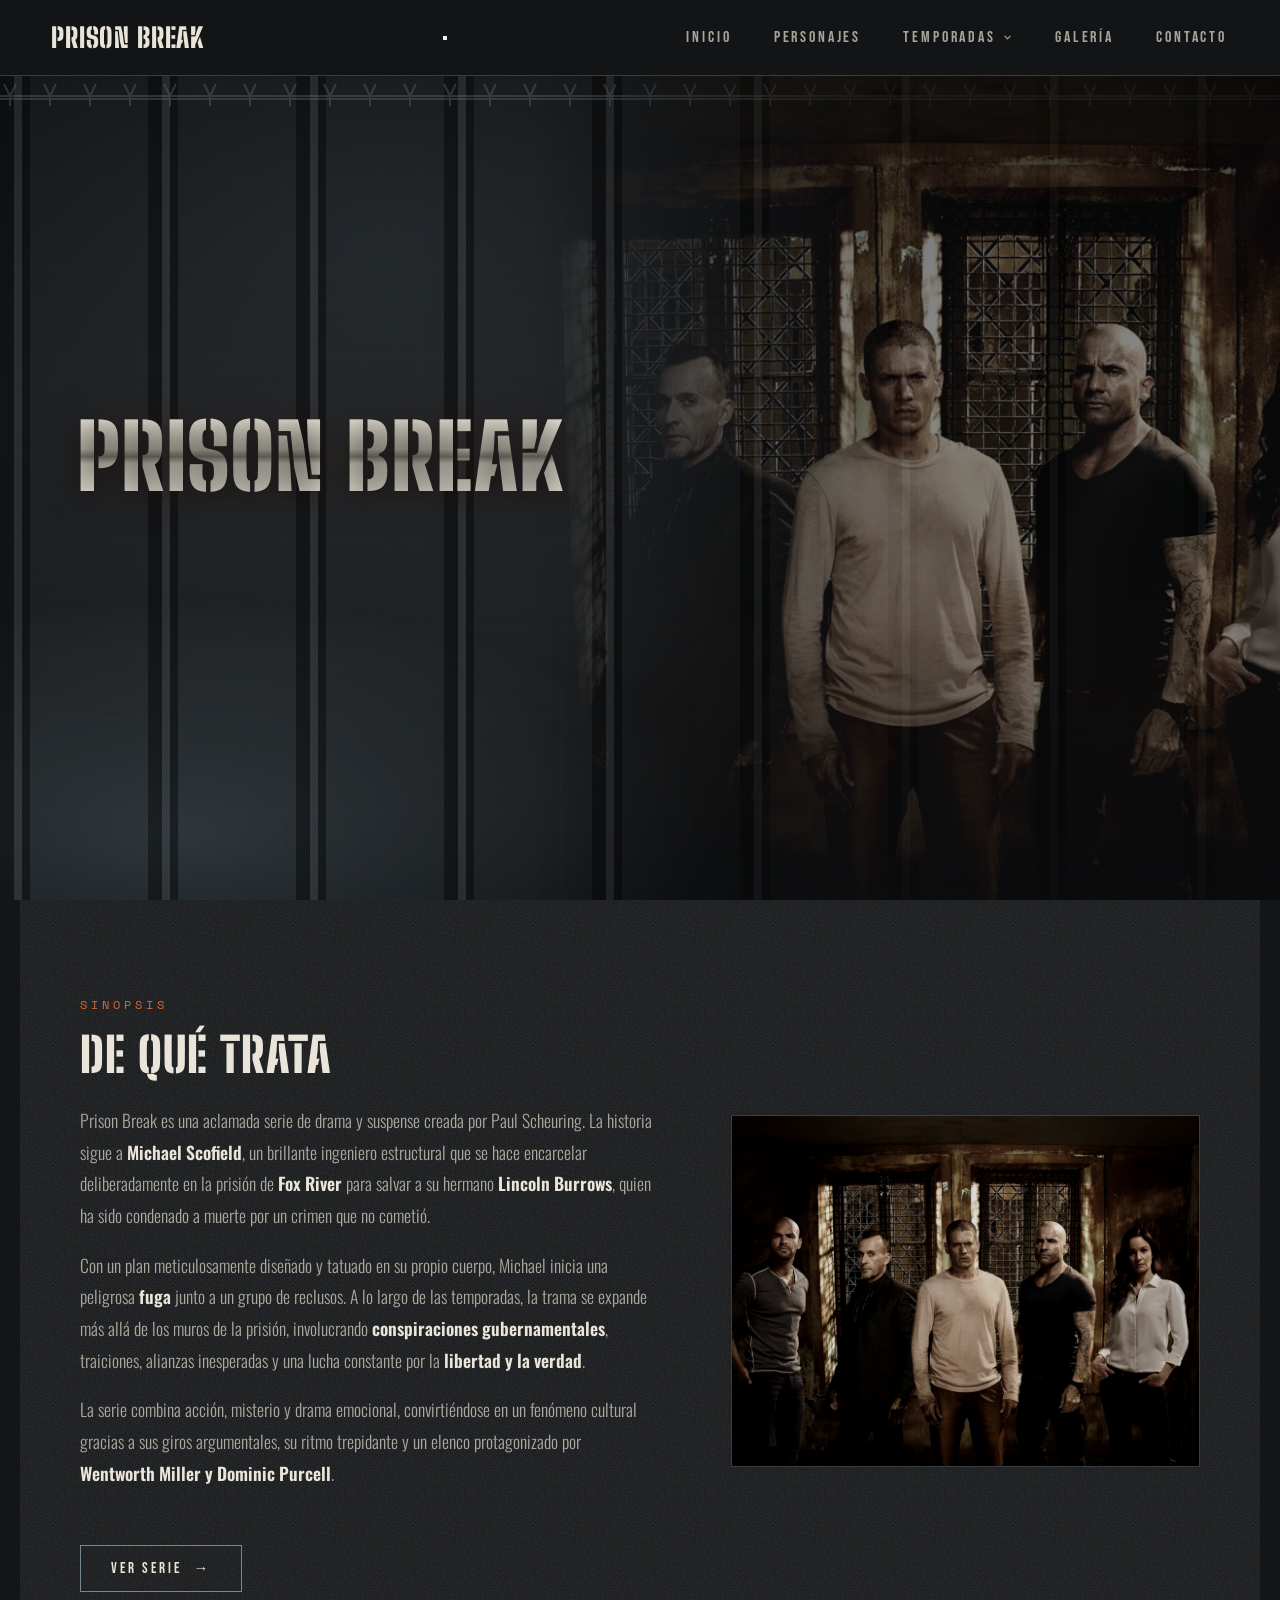
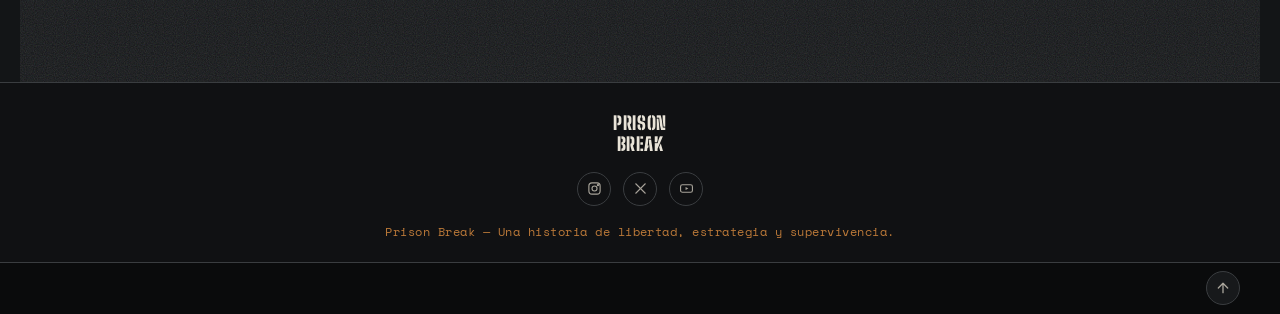
==== commit 67b2b9bb: "Update index.html" ====
--- a/index.html
+++ b/index.html
@@ -15,7 +15,12 @@
   <a href="#" class="home-btn" data-view="inicio" aria-label="Prison Break — Inicio">
     <span class="home-logo">PRISON BREAK</span>
   </a>
-  <nav class="primary-nav">
+
+  <button class="nav-toggle" id="navToggle" aria-label="Abrir menú" aria-expanded="false" aria-controls="primaryNav">
+    <span></span><span></span><span></span>
+  </button>
+
+  <nav class="primary-nav" id="primaryNav">
     <ul>
       <li><a href="#" data-view="inicio" class="nav-link">Inicio</a></li>
       <li><a href="#" data-view="personajes" class="nav-link">Personajes</a></li>
@@ -435,7 +440,7 @@
 
         <!-- 📌 Imagen decorativa de Contacto. Cambiá el src por la que prefieras -->
         <div class="contact-image reveal">
-          <img src="imagenes/imgcontacto.jpg" alt="Prison Break" loading="lazy">
+          <img src="imgcontacto.jpg" alt="Prison Break" loading="lazy">
         </div>
       </div>
     </section>
@@ -499,17 +504,46 @@
     });
   }
 
+  /* ---------- Menú mobile (hamburguesa) ----------
+     Abajo de 860px el nav se colapsa en este botón. */
+  const navToggle = document.getElementById('navToggle');
+  const primaryNav = document.getElementById('primaryNav');
+
+  function closeMobileMenu(){
+    primaryNav.classList.remove('open');
+    navToggle.classList.remove('active');
+    navToggle.setAttribute('aria-expanded', 'false');
+    document.querySelectorAll('li.has-dropdown').forEach(li => li.classList.remove('dropdown-open'));
+  }
+
+  navToggle.addEventListener('click', () => {
+    const isOpen = primaryNav.classList.toggle('open');
+    navToggle.classList.toggle('active', isOpen);
+    navToggle.setAttribute('aria-expanded', String(isOpen));
+  });
+
   /* ---------- Listeners: nav principal + logo ---------- */
   document.querySelectorAll('.nav-link').forEach(link => {
     link.addEventListener('click', (e) => {
       e.preventDefault();
+
+      // En mobile el hover no existe: el primer tap en "Temporadas" solo
+      // abre su submenú para elegir una temporada, no navega todavía.
+      // En desktop se comporta como siempre (navega directo).
+      if (link.classList.contains('dropdown-trigger') && window.innerWidth <= 860){
+        link.closest('.has-dropdown').classList.toggle('dropdown-open');
+        return;
+      }
+
       showView(link.dataset.view);
+      closeMobileMenu();
     });
   });
 
   document.querySelector('.home-btn').addEventListener('click', (e) => {
     e.preventDefault();
     showView('inicio');
+    closeMobileMenu();
   });
 
   /* ---------- Listeners: items del dropdown de temporadas ---------- */
@@ -518,6 +552,7 @@
       e.preventDefault();
       showView('temporadas');
       showSeason(link.dataset.season);
+      closeMobileMenu();
     });
   });
 
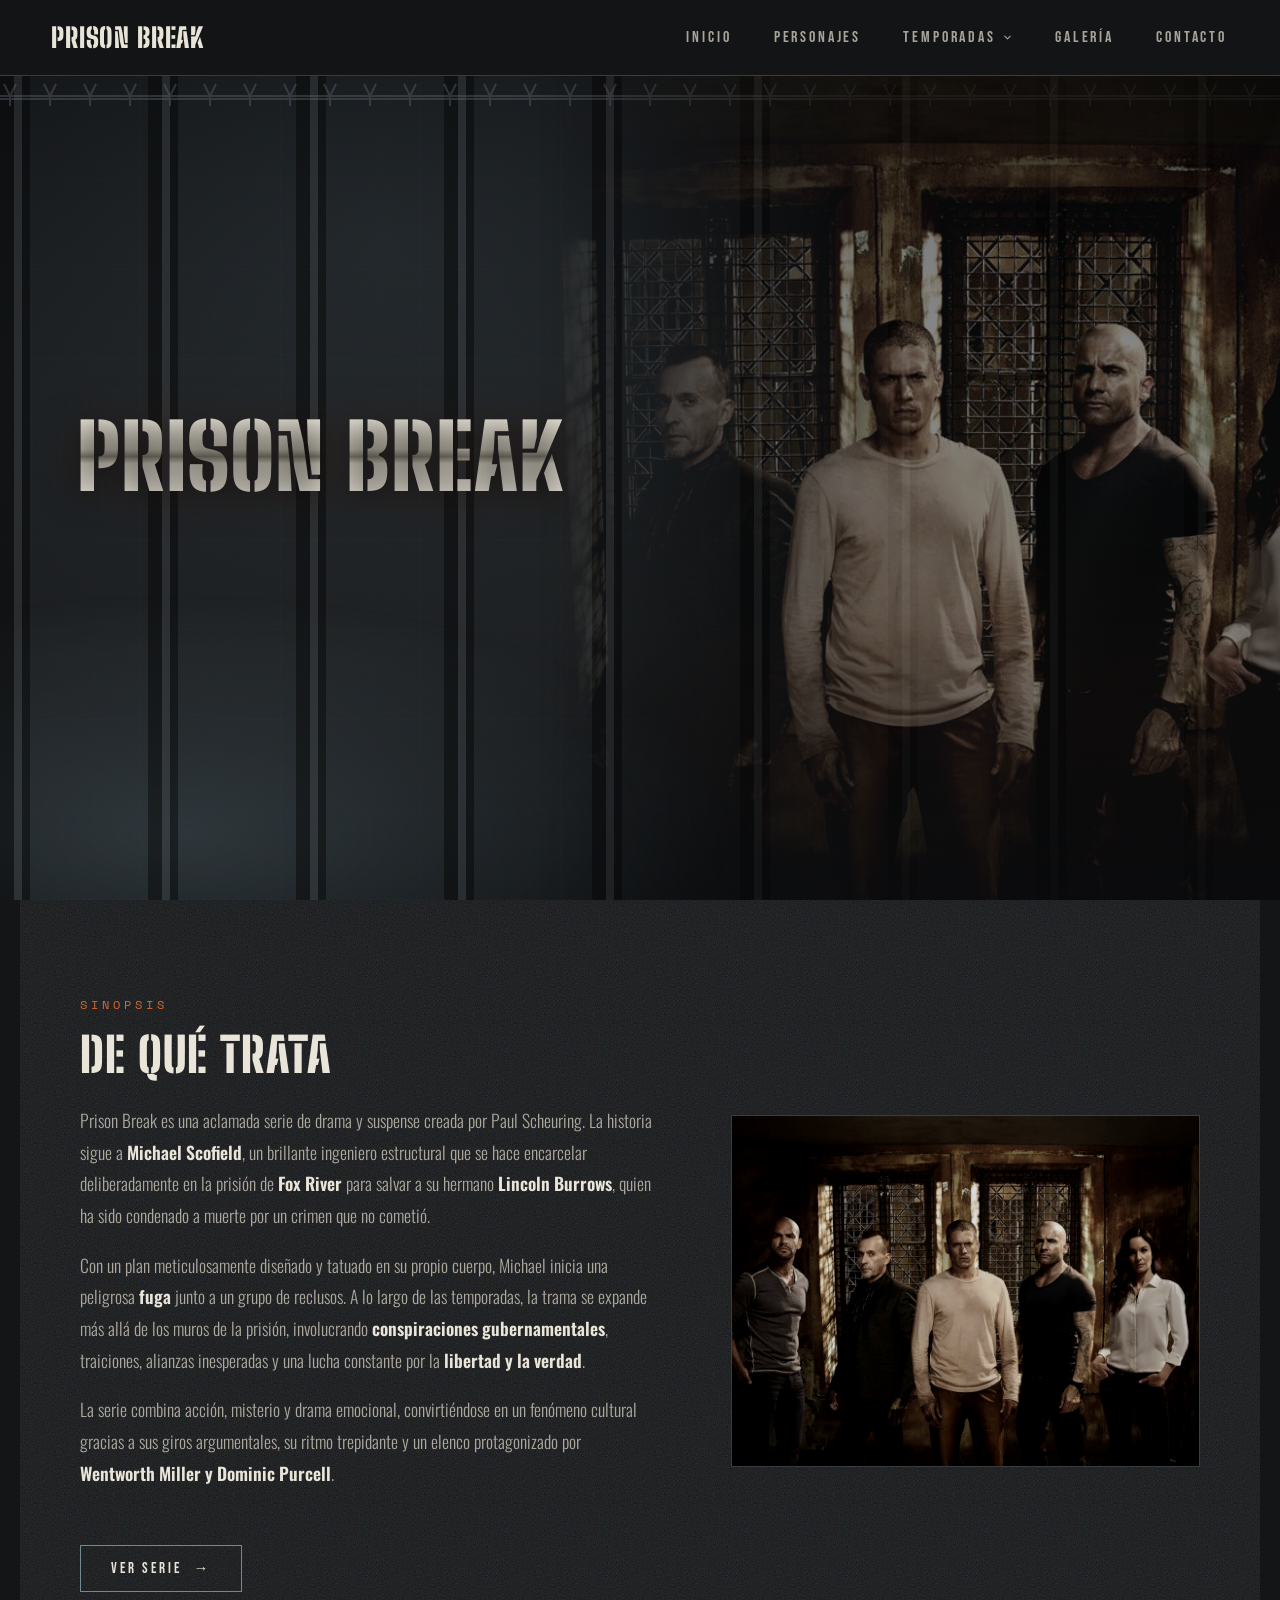
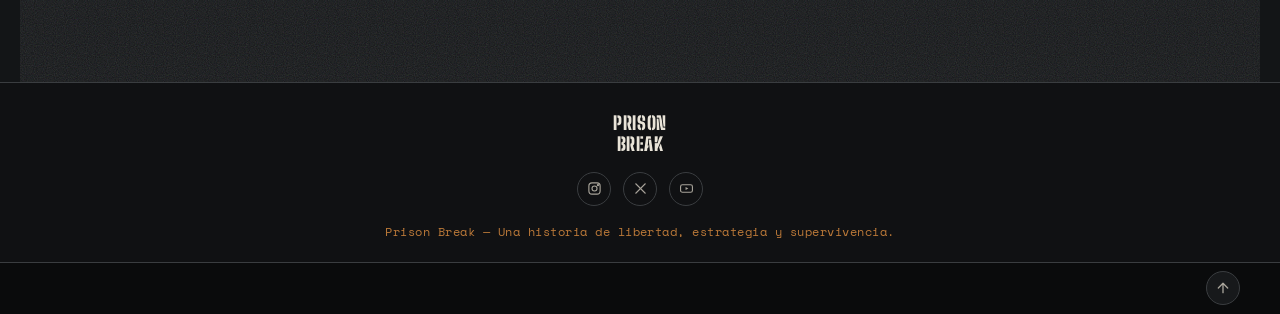
==== commit d8b56a96: "Update index.html" ====
--- a/index.html
+++ b/index.html
@@ -513,6 +513,7 @@
     primaryNav.classList.remove('open');
     navToggle.classList.remove('active');
     navToggle.setAttribute('aria-expanded', 'false');
+    document.body.classList.remove('mobile-menu-open');
     document.querySelectorAll('li.has-dropdown').forEach(li => li.classList.remove('dropdown-open'));
   }
 
@@ -520,6 +521,7 @@
     const isOpen = primaryNav.classList.toggle('open');
     navToggle.classList.toggle('active', isOpen);
     navToggle.setAttribute('aria-expanded', String(isOpen));
+    document.body.classList.toggle('mobile-menu-open', isOpen);
   });
 
   /* ---------- Listeners: nav principal + logo ---------- */
--- a/style.css
+++ b/style.css
@@ -94,6 +94,28 @@
   text-shadow:0 0 16px rgba(217,139,63,.6);
 }
 
+/* botón hamburguesa — oculto en desktop, aparece en el breakpoint mobile */
+.nav-toggle{
+  display:none;
+  flex-direction:column;
+  justify-content:center;
+  gap:5px;
+  width:34px;height:34px;
+  background:none;
+  border:none;
+  cursor:pointer;
+  padding:0;
+}
+.nav-toggle span{
+  display:block;
+  width:100%;height:2px;
+  background:var(--bone);
+  transition:transform .3s ease, opacity .3s ease;
+}
+.nav-toggle.active span:nth-child(1){transform:translateY(7px) rotate(45deg);}
+.nav-toggle.active span:nth-child(2){opacity:0;}
+.nav-toggle.active span:nth-child(3){transform:translateY(-7px) rotate(-45deg);}
+
 /* nav principal */
 nav.primary-nav{height:100%;}
 nav.primary-nav > ul{display:flex;align-items:center;height:100%;gap:clamp(18px,3vw,44px);}
@@ -868,8 +890,59 @@
   .contact-image{order:-1;max-width:360px;margin:0 auto;}
 }
 @media (max-width:860px){
-  nav.primary-nav > ul{gap:16px;}
-  nav.primary-nav > ul > li > a{font-size:.82rem;}
+  .nav-toggle{display:flex;}
+
+  /* el nav pasa a ser un panel que cuelga del header, colapsado por defecto */
+  nav.primary-nav{
+    position:fixed;
+    top:var(--header-height);
+    left:0;right:0;
+    max-height:0;
+    overflow:hidden;
+    background:#101113;
+    border-bottom:1px solid var(--line);
+    transition:max-height .35s ease;
+  }
+  nav.primary-nav.open{max-height:80vh;overflow-y:auto;}
+
+  nav.primary-nav > ul{
+    display:flex;
+    flex-direction:column;
+    align-items:stretch;
+    height:auto;
+    gap:0;
+    padding:8px 0 20px;
+  }
+  nav.primary-nav > ul > li{height:auto;display:block;}
+  nav.primary-nav > ul > li > a{
+    padding:14px clamp(20px,6vw,40px);
+    font-size:.95rem;
+    letter-spacing:.14em;
+    justify-content:space-between;
+  }
+  nav.primary-nav > ul > li > a::before{display:none;} /* el subrayado no aplica en un menú vertical */
+  nav.primary-nav > ul > li > a.active{
+    color:var(--bone);
+    border-left:2px solid var(--amber);
+    background:rgba(217,139,63,.06);
+  }
+
+  /* Temporadas: sin hover en touch, así que el submenú se abre con un tap */
+  .season-dropdown-wrapper{
+    position:static;
+    padding-top:0;
+    opacity:1;
+    pointer-events:auto;
+    transform:none;
+    max-height:0;
+    overflow:hidden;
+    transition:max-height .3s ease;
+  }
+  li.has-dropdown.dropdown-open .season-dropdown-wrapper{max-height:300px;}
+  li.has-dropdown.dropdown-open .chevron-icon{transform:rotate(180deg);}
+  .season-dropdown{border:none;border-radius:0;box-shadow:none;background:rgba(255,255,255,.03);}
+  .season-dropdown li a{padding:12px clamp(30px,7vw,50px);}
+
   .hero-cast{width:100%;opacity:.28;}
   .hero-cast::after{background:linear-gradient(180deg, rgba(13,14,16,.2) 0%, rgba(13,14,16,.55) 50%, rgba(13,14,16,.85) 100%);}
 }
@@ -894,4 +967,4 @@
 
 @media (prefers-reduced-motion:reduce){
   *{animation:none !important;transition:none !important;}
-}+}
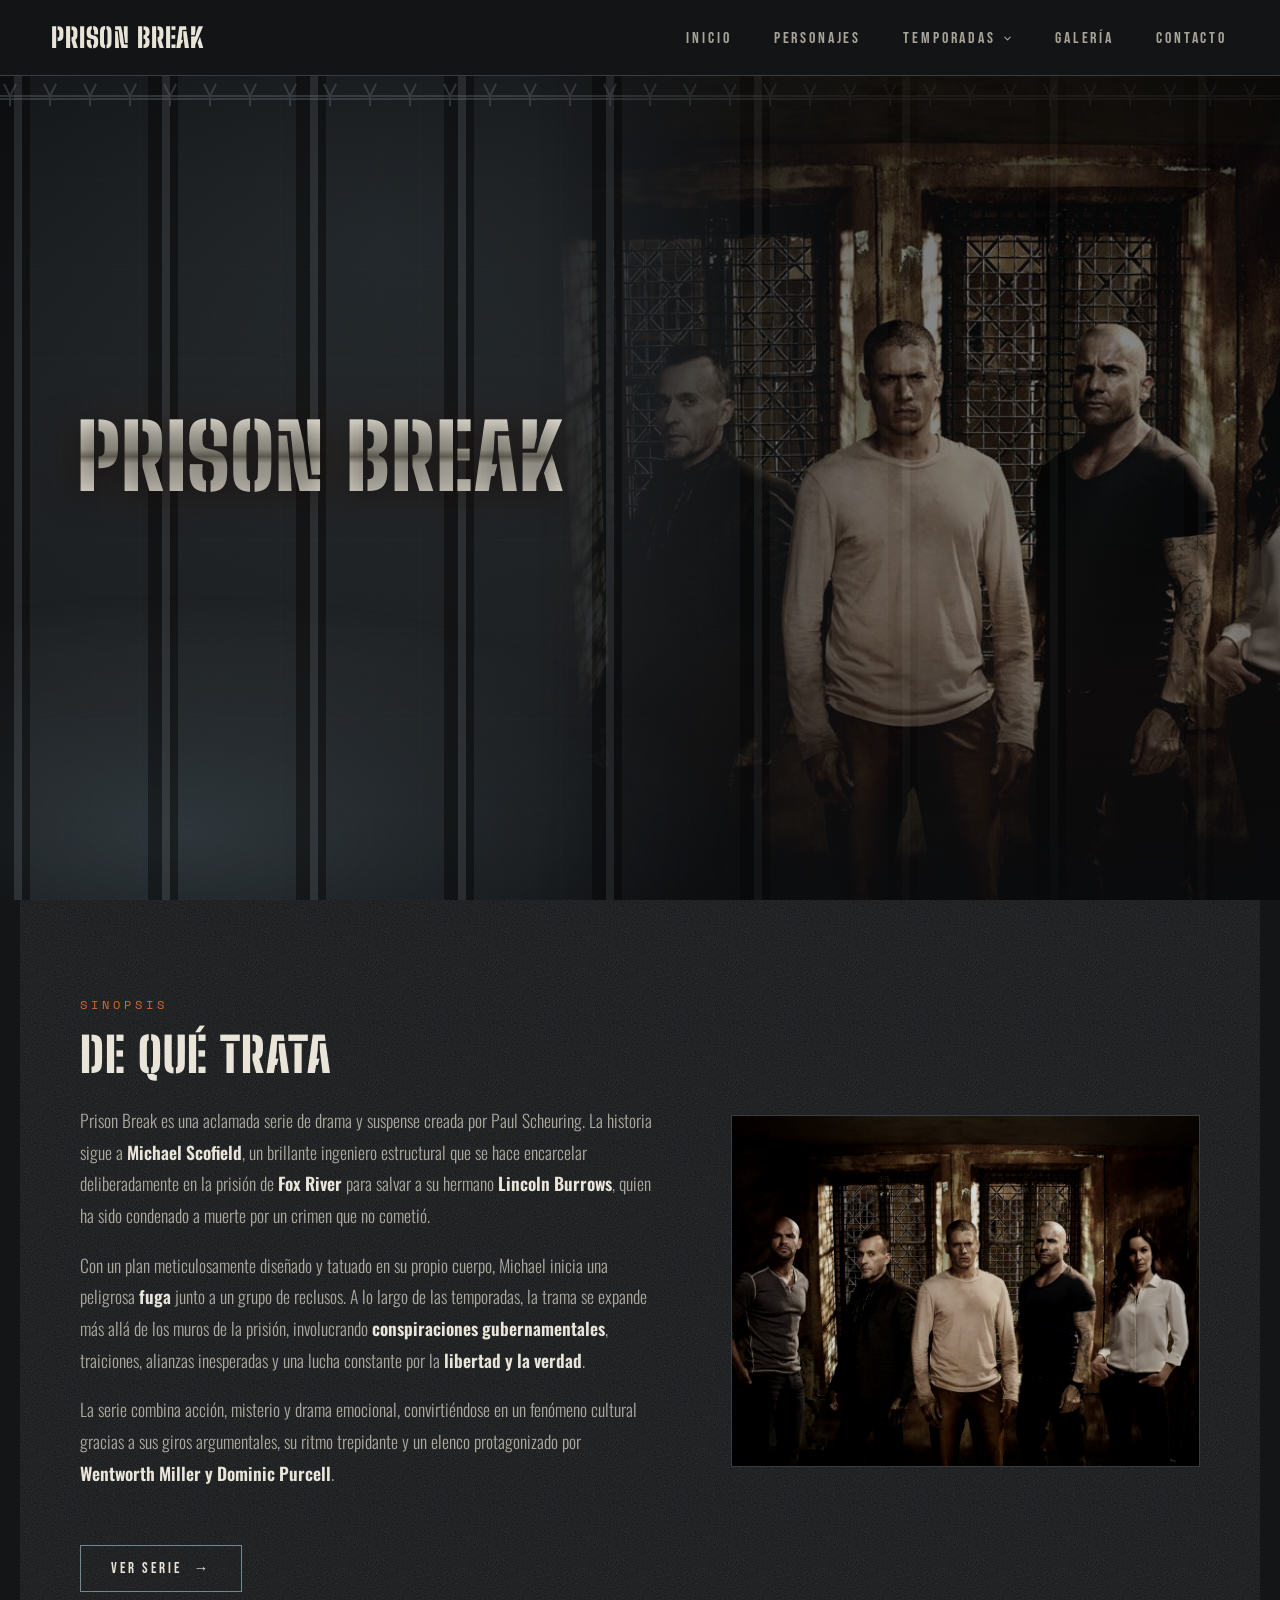
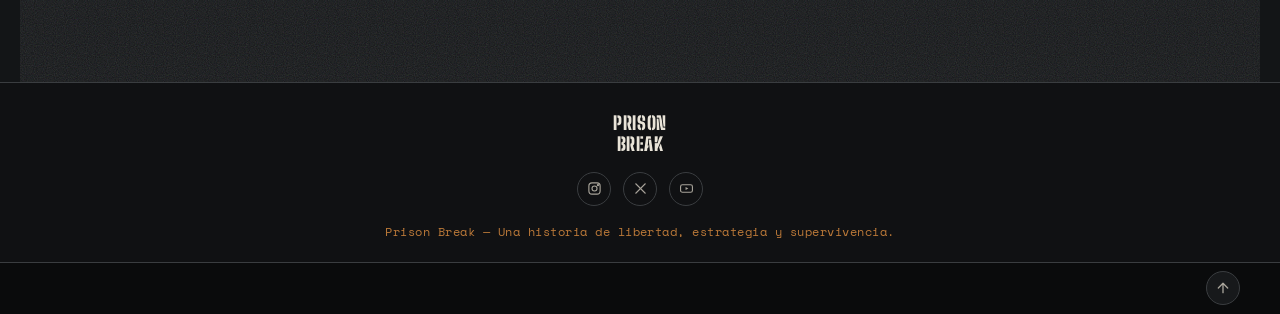
==== commit 6d2d7f8e: "Update index.html" ====
--- a/index.html
+++ b/index.html
@@ -19,9 +19,10 @@
   <button class="nav-toggle" id="navToggle" aria-label="Abrir menú" aria-expanded="false" aria-controls="primaryNav">
     <span></span><span></span><span></span>
   </button>
-
-  <nav class="primary-nav" id="primaryNav">
-    <ul>
+</header>
+
+<nav class="primary-nav" id="primaryNav">
+  <ul>
       <li><a href="#" data-view="inicio" class="nav-link">Inicio</a></li>
       <li><a href="#" data-view="personajes" class="nav-link">Personajes</a></li>
       <li class="has-dropdown">
@@ -42,8 +43,7 @@
       <li><a href="#" data-view="galeria" class="nav-link">Galería</a></li>
       <li><a href="#" data-view="contacto" class="nav-link">Contacto</a></li>
     </ul>
-  </nav>
-</header>
+</nav>
 
 <main class="view-port">
 
--- a/style.css
+++ b/style.css
@@ -37,6 +37,7 @@
   -webkit-font-smoothing:antialiased;
 }
 body.lightbox-active{overflow:hidden;} /* evita el scroll de fondo con el lightbox abierto */
+body.mobile-menu-open{overflow:hidden;} /* evita el scroll de fondo con el menú mobile abierto */
 
 /* concrete grain overlay, reused everywhere */
 .grain{
@@ -116,8 +117,18 @@
 .nav-toggle.active span:nth-child(2){opacity:0;}
 .nav-toggle.active span:nth-child(3){transform:translateY(-7px) rotate(-45deg);}
 
-/* nav principal */
-nav.primary-nav{height:100%;}
+/* nav principal — fixed independiente (ya no depende de estar adentro del
+   header para alinearse; en mobile esto evita el bug de position:fixed
+   anidado dentro de otro position:fixed) */
+nav.primary-nav{
+  position:fixed;
+  top:0;
+  right:clamp(20px,4vw,56px);
+  height:76px;
+  display:flex;
+  align-items:center;
+  z-index:200;
+}
 nav.primary-nav > ul{display:flex;align-items:center;height:100%;gap:clamp(18px,3vw,44px);}
 nav.primary-nav > ul > li{position:relative;height:100%;display:flex;align-items:center;}
 nav.primary-nav > ul > li > a{
@@ -892,18 +903,20 @@
 @media (max-width:860px){
   .nav-toggle{display:flex;}
 
-  /* el nav pasa a ser un panel que cuelga del header, colapsado por defecto */
+  /* el nav pasa a ser un panel que cubre toda la pantalla debajo del header */
   nav.primary-nav{
-    position:fixed;
+    display:block;
+    height:auto;
     top:var(--header-height);
-    left:0;right:0;
-    max-height:0;
-    overflow:hidden;
+    left:0;right:0;bottom:0;
+    overflow-y:auto;
     background:#101113;
     border-bottom:1px solid var(--line);
-    transition:max-height .35s ease;
+    opacity:0;
+    visibility:hidden;
+    transition:opacity .25s ease;
   }
-  nav.primary-nav.open{max-height:80vh;overflow-y:auto;}
+  nav.primary-nav.open{opacity:1;visibility:visible;}
 
   nav.primary-nav > ul{
     display:flex;
